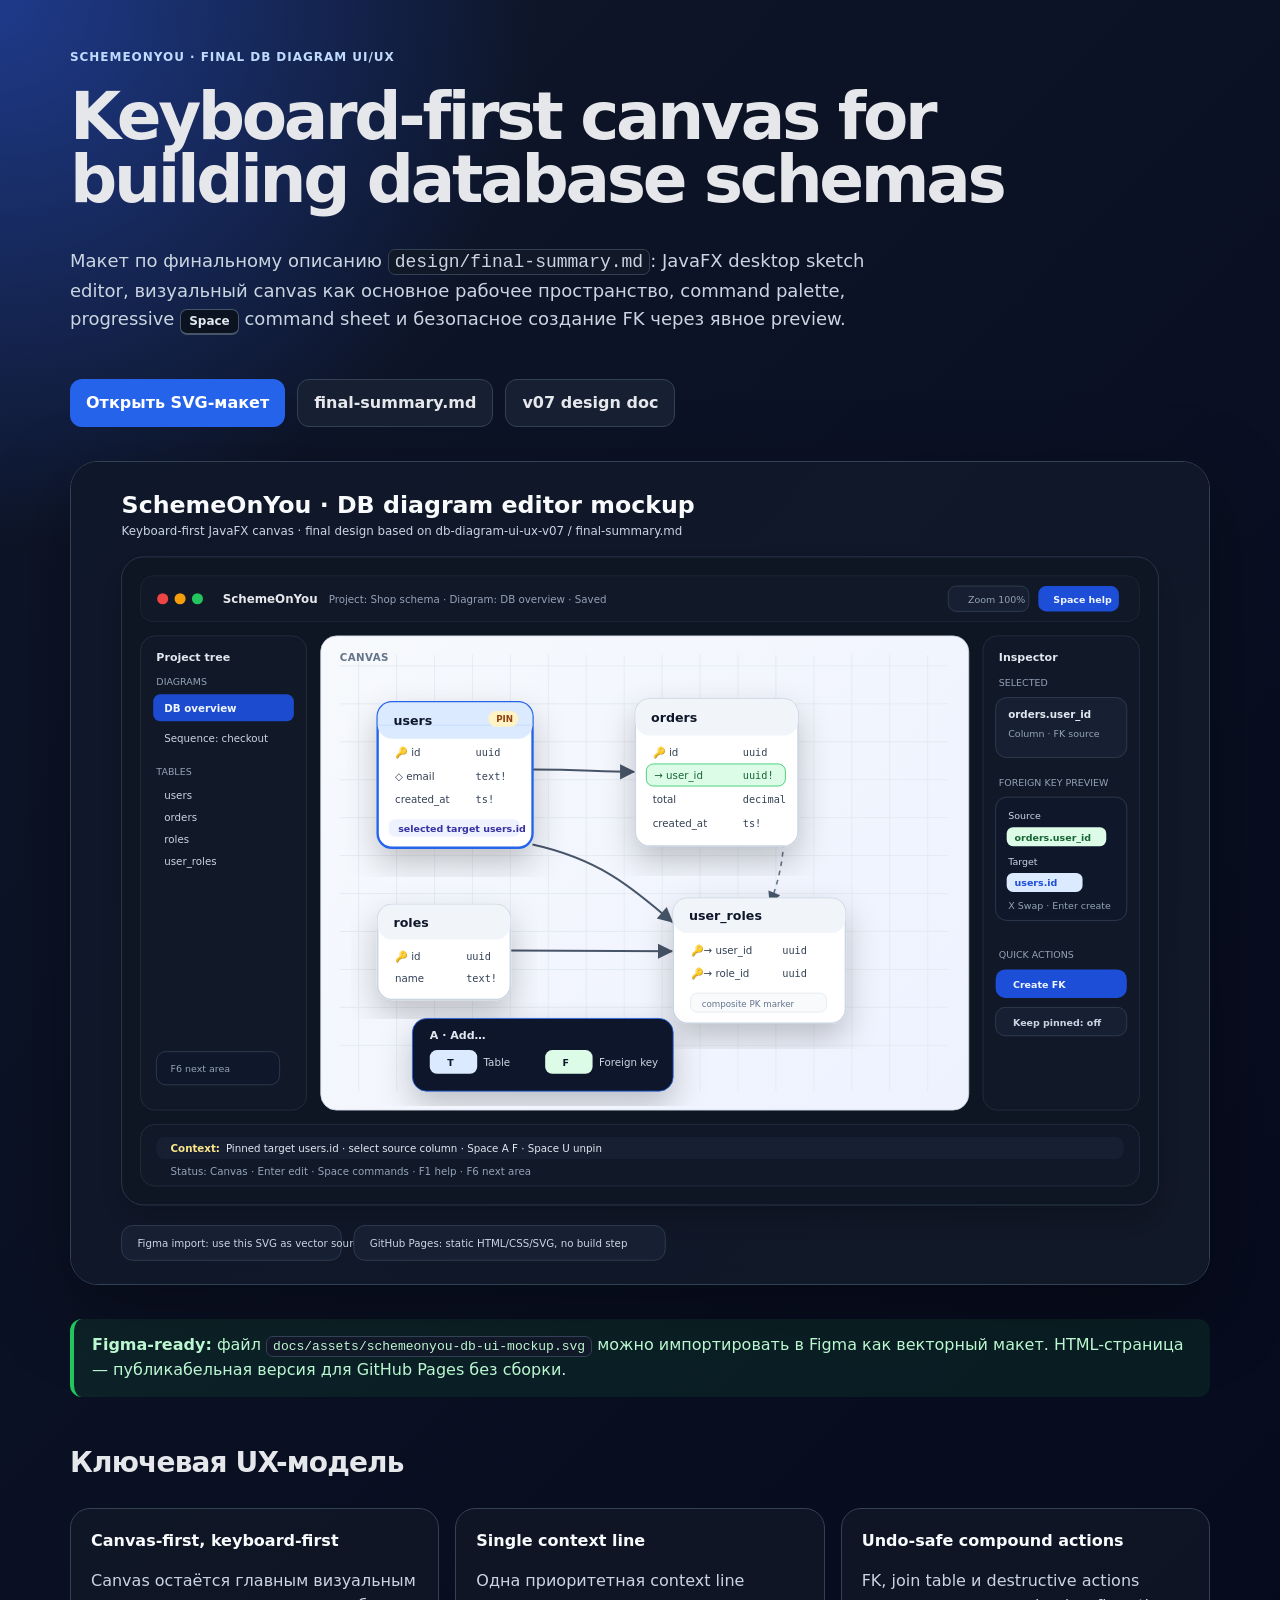
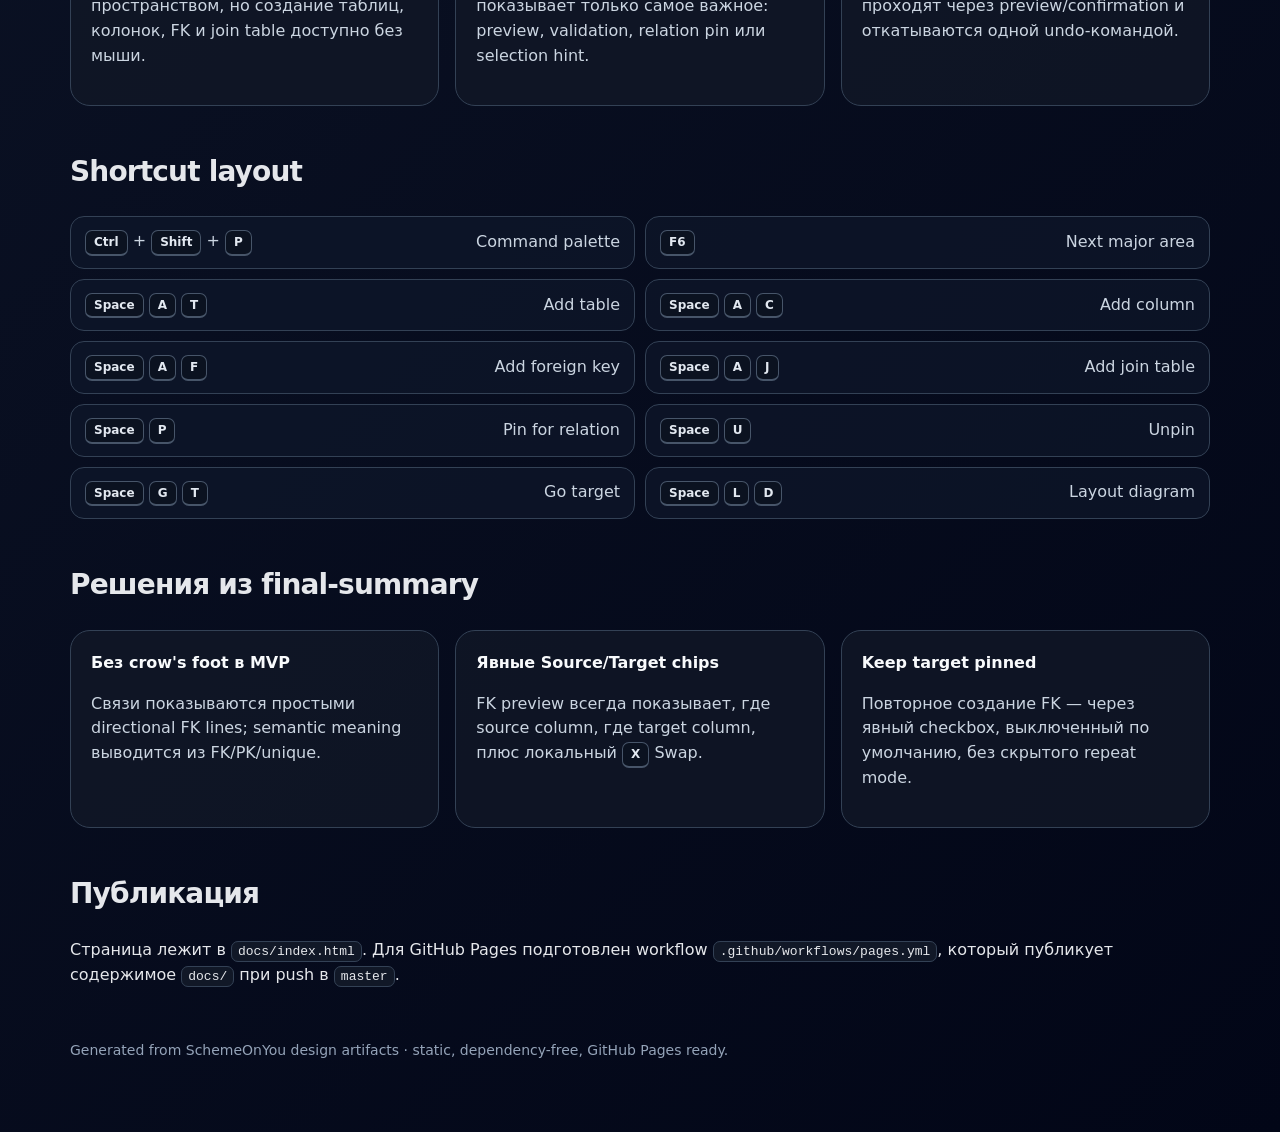
==== docs/index.html @ 91c3fcb5 "Add DB diagram UI mockup and GitHub Pages site" ====
<!doctype html>
<html lang="ru">
<head>
  <meta charset="utf-8" />
  <meta name="viewport" content="width=device-width, initial-scale=1" />
  <title>SchemeOnYou — DB Diagram UI/UX Mockup</title>
  <meta name="description" content="Keyboard-first UI/UX mockup for SchemeOnYou database diagram editor." />
  <style>
    :root {
      --bg: #0f172a;
      --panel: #111827;
      --panel-2: #172033;
      --text: #e5e7eb;
      --muted: #94a3b8;
      --line: #334155;
      --blue: #2563eb;
      --green: #22c55e;
      --amber: #f59e0b;
      --white: #f8fafc;
    }
    * { box-sizing: border-box; }
    body {
      margin: 0;
      font-family: Inter, ui-sans-serif, system-ui, -apple-system, BlinkMacSystemFont, "Segoe UI", sans-serif;
      color: var(--text);
      background: radial-gradient(circle at top left, #1e3a8a 0, transparent 34rem), linear-gradient(135deg, #0f172a, #020617);
      line-height: 1.55;
    }
    a { color: #93c5fd; }
    .wrap { max-width: 1180px; margin: 0 auto; padding: 48px 20px 72px; }
    .hero { display: grid; gap: 18px; margin-bottom: 32px; }
    .eyebrow { color: #bfdbfe; font-weight: 800; letter-spacing: .08em; text-transform: uppercase; font-size: 12px; }
    h1 { margin: 0; font-size: clamp(34px, 6vw, 66px); line-height: .96; letter-spacing: -.05em; }
    h2 { margin-top: 44px; font-size: 28px; letter-spacing: -.03em; }
    h3 { margin-top: 28px; font-size: 18px; }
    .lead { max-width: 850px; color: #cbd5e1; font-size: 18px; }
    .actions { display: flex; flex-wrap: wrap; gap: 12px; margin-top: 8px; }
    .btn { display:inline-flex; align-items:center; gap:8px; padding: 11px 16px; border-radius: 12px; text-decoration:none; font-weight:800; background: var(--blue); color: white; }
    .btn.secondary { background: var(--panel-2); border: 1px solid var(--line); color: var(--text); }
    .mockup-frame { margin: 34px 0; border: 1px solid var(--line); border-radius: 28px; overflow: hidden; background: #020617; box-shadow: 0 26px 80px rgba(0,0,0,.35); }
    .mockup-frame img { display:block; width:100%; height:auto; }
    .grid { display:grid; grid-template-columns: repeat(3, minmax(0, 1fr)); gap: 16px; }
    .card { background: rgba(17,24,39,.78); border: 1px solid var(--line); border-radius: 20px; padding: 20px; }
    .card strong { color: var(--white); }
    .card p, .card li { color: #cbd5e1; }
    .kbd { display:inline-flex; align-items:center; min-height: 24px; padding: 2px 8px; border:1px solid #475569; border-bottom-width:2px; border-radius:7px; background:#0b1220; color:#e2e8f0; font-size: 12px; font-weight: 800; white-space: nowrap; }
    .shortcuts { display:grid; grid-template-columns: repeat(2, minmax(0, 1fr)); gap:10px; margin-top: 12px; }
    .shortcut { display:flex; align-items:center; justify-content:space-between; gap:16px; padding:12px 14px; background:rgba(15,23,42,.72); border:1px solid var(--line); border-radius:14px; color:#cbd5e1; }
    .note { border-left: 4px solid var(--amber); padding: 14px 18px; background: rgba(245,158,11,.1); border-radius: 12px; color: #fde68a; }
    .ok { border-left-color: var(--green); background: rgba(34,197,94,.09); color:#bbf7d0; }
    footer { margin-top: 52px; color: var(--muted); font-size: 14px; }
    code { background:#111827; border:1px solid #334155; border-radius:7px; padding:2px 6px; }
    @media (max-width: 850px) { .grid, .shortcuts { grid-template-columns: 1fr; } .wrap { padding-top: 30px; } }
  </style>
</head>
<body>
  <main class="wrap">
    <section class="hero">
      <div class="eyebrow">SchemeOnYou · final DB diagram UI/UX</div>
      <h1>Keyboard-first canvas for building database schemas</h1>
      <p class="lead">Макет по финальному описанию <code>design/final-summary.md</code>: JavaFX desktop sketch editor, визуальный canvas как основное рабочее пространство, command palette, progressive <span class="kbd">Space</span> command sheet и безопасное создание FK через явное preview.</p>
      <div class="actions">
        <a class="btn" href="assets/schemeonyou-db-ui-mockup.svg">Открыть SVG-макет</a>
        <a class="btn secondary" href="design/final-summary.md">final-summary.md</a>
        <a class="btn secondary" href="design/db-diagram-ui-ux-v07.md">v07 design doc</a>
      </div>
    </section>

    <section class="mockup-frame" aria-label="SchemeOnYou UI mockup">
      <img src="assets/schemeonyou-db-ui-mockup.svg" alt="SchemeOnYou database diagram editor mockup" />
    </section>

    <p class="note ok"><strong>Figma-ready:</strong> файл <code>docs/assets/schemeonyou-db-ui-mockup.svg</code> можно импортировать в Figma как векторный макет. HTML-страница — публикабельная версия для GitHub Pages без сборки.</p>

    <h2>Ключевая UX-модель</h2>
    <div class="grid">
      <article class="card">
        <strong>Canvas-first, keyboard-first</strong>
        <p>Canvas остаётся главным визуальным пространством, но создание таблиц, колонок, FK и join table доступно без мыши.</p>
      </article>
      <article class="card">
        <strong>Single context line</strong>
        <p>Одна приоритетная context line показывает только самое важное: preview, validation, relation pin или selection hint.</p>
      </article>
      <article class="card">
        <strong>Undo-safe compound actions</strong>
        <p>FK, join table и destructive actions проходят через preview/confirmation и откатываются одной undo-командой.</p>
      </article>
    </div>

    <h2>Shortcut layout</h2>
    <div class="shortcuts">
      <div class="shortcut"><span><span class="kbd">Ctrl</span> + <span class="kbd">Shift</span> + <span class="kbd">P</span></span><span>Command palette</span></div>
      <div class="shortcut"><span><span class="kbd">F6</span></span><span>Next major area</span></div>
      <div class="shortcut"><span><span class="kbd">Space</span> <span class="kbd">A</span> <span class="kbd">T</span></span><span>Add table</span></div>
      <div class="shortcut"><span><span class="kbd">Space</span> <span class="kbd">A</span> <span class="kbd">C</span></span><span>Add column</span></div>
      <div class="shortcut"><span><span class="kbd">Space</span> <span class="kbd">A</span> <span class="kbd">F</span></span><span>Add foreign key</span></div>
      <div class="shortcut"><span><span class="kbd">Space</span> <span class="kbd">A</span> <span class="kbd">J</span></span><span>Add join table</span></div>
      <div class="shortcut"><span><span class="kbd">Space</span> <span class="kbd">P</span></span><span>Pin for relation</span></div>
      <div class="shortcut"><span><span class="kbd">Space</span> <span class="kbd">U</span></span><span>Unpin</span></div>
      <div class="shortcut"><span><span class="kbd">Space</span> <span class="kbd">G</span> <span class="kbd">T</span></span><span>Go target</span></div>
      <div class="shortcut"><span><span class="kbd">Space</span> <span class="kbd">L</span> <span class="kbd">D</span></span><span>Layout diagram</span></div>
    </div>

    <h2>Решения из final-summary</h2>
    <div class="grid">
      <article class="card"><strong>Без crow's foot в MVP</strong><p>Связи показываются простыми directional FK lines; semantic meaning выводится из FK/PK/unique.</p></article>
      <article class="card"><strong>Явные Source/Target chips</strong><p>FK preview всегда показывает, где source column, где target column, плюс локальный <span class="kbd">X</span> Swap.</p></article>
      <article class="card"><strong>Keep target pinned</strong><p>Повторное создание FK — через явный checkbox, выключенный по умолчанию, без скрытого repeat mode.</p></article>
    </div>

    <h2>Публикация</h2>
    <p>Страница лежит в <code>docs/index.html</code>. Для GitHub Pages подготовлен workflow <code>.github/workflows/pages.yml</code>, который публикует содержимое <code>docs/</code> при push в <code>master</code>.</p>

    <footer>
      Generated from SchemeOnYou design artifacts · static, dependency-free, GitHub Pages ready.
    </footer>
  </main>
</body>
</html>
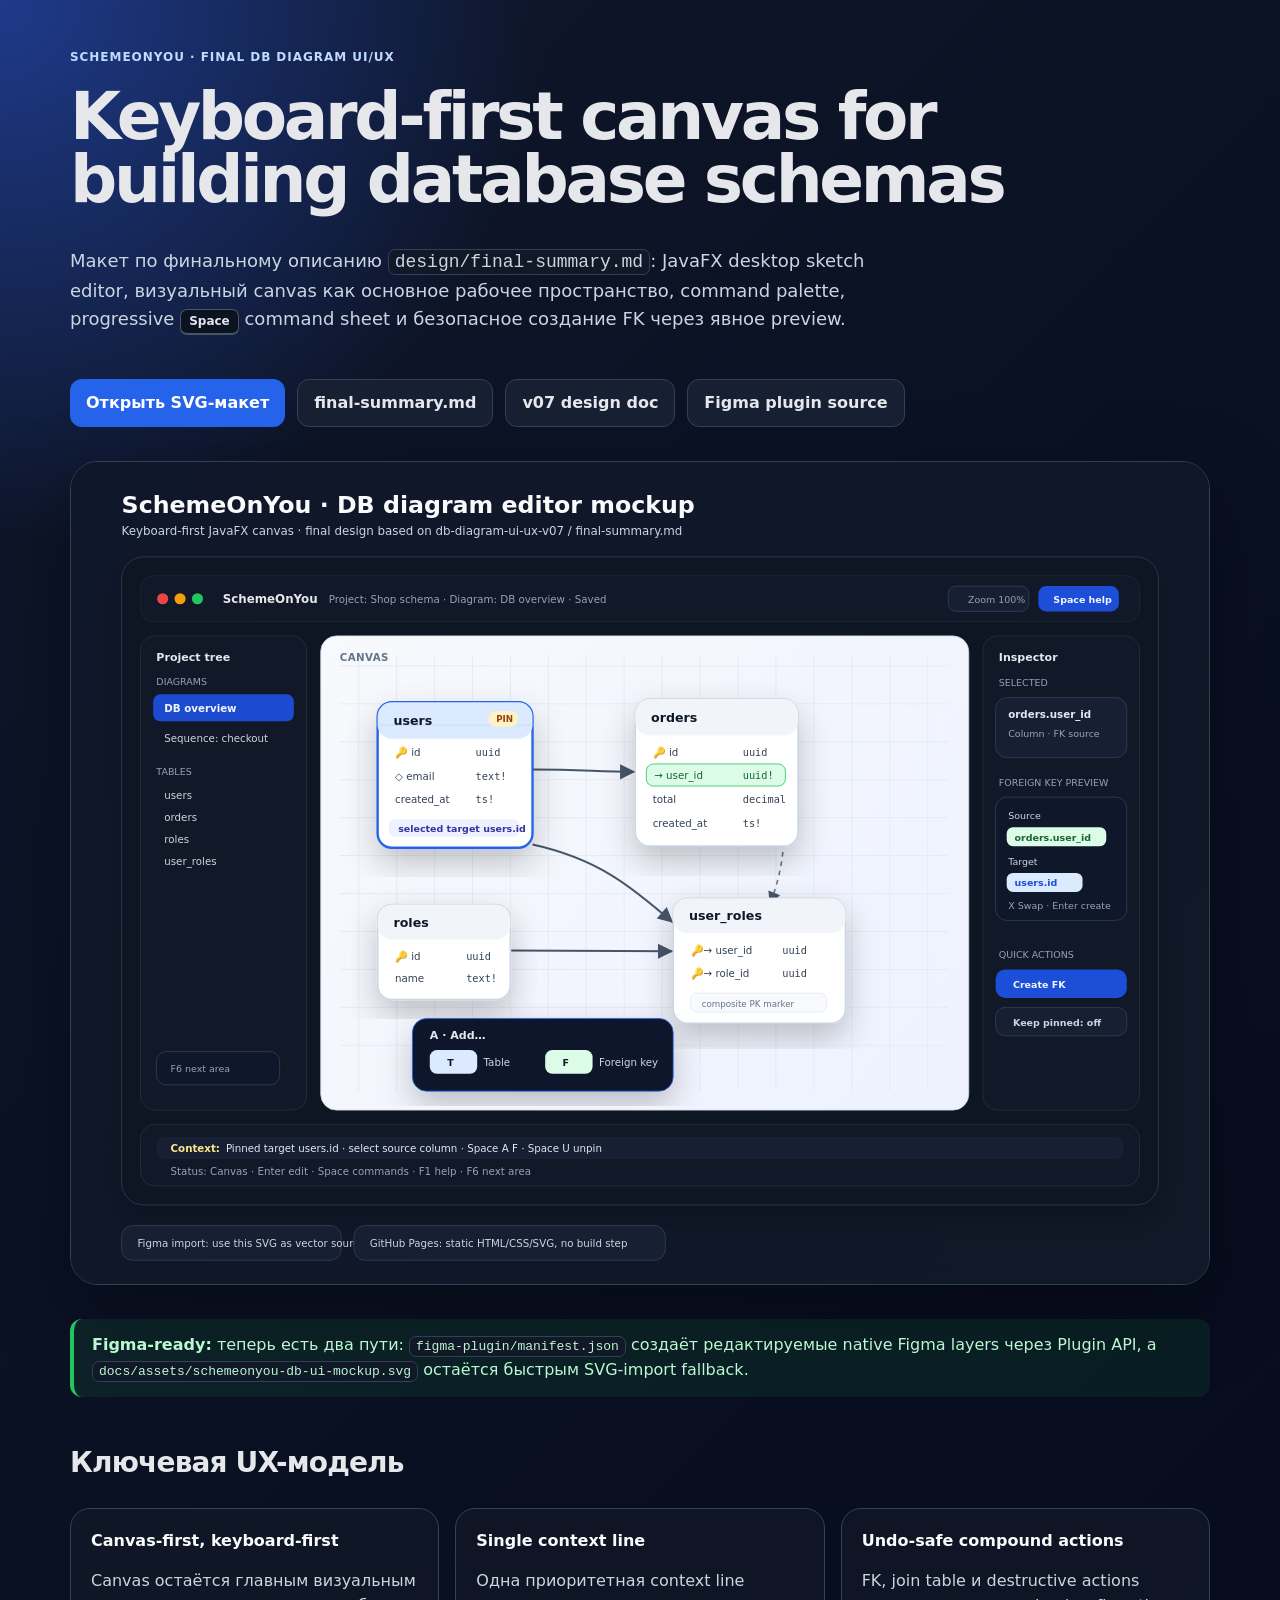
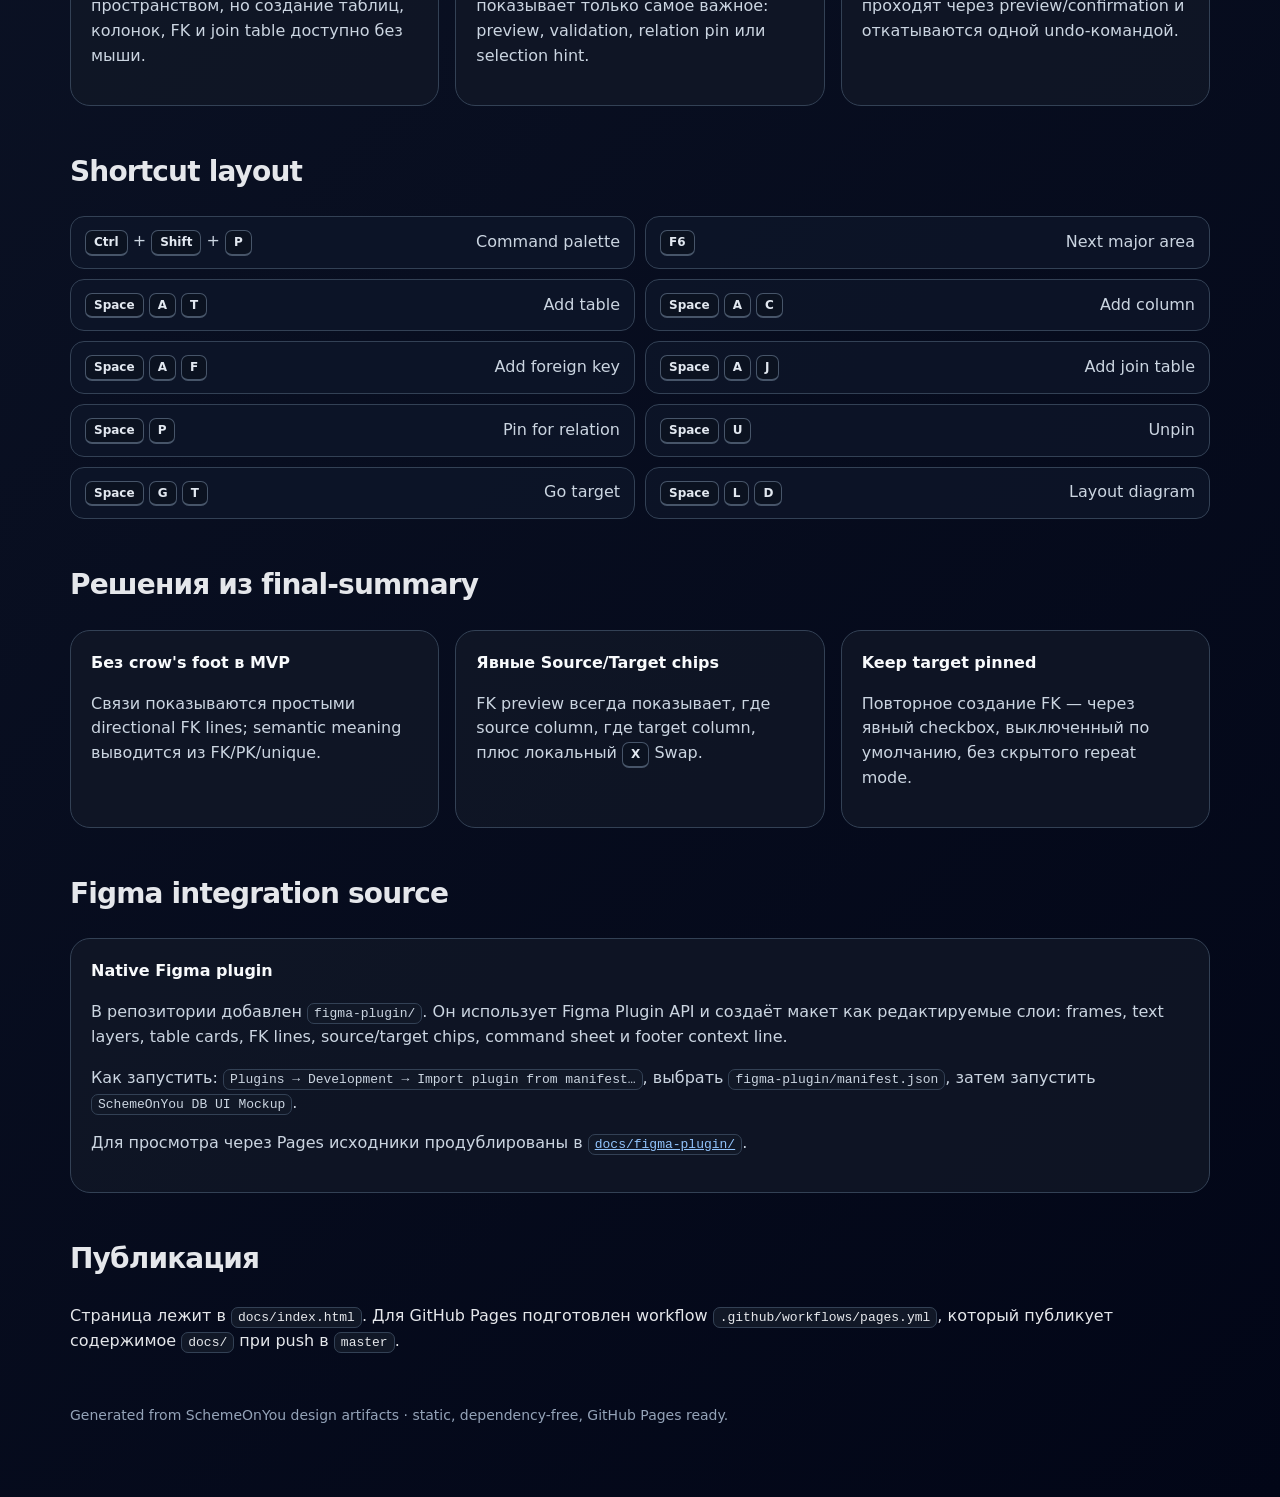
==== commit cd871096: "Add native Figma plugin source for DB UI mockup" ====
--- a/docs/index.html
+++ b/docs/index.html
@@ -63,6 +63,7 @@
         <a class="btn" href="assets/schemeonyou-db-ui-mockup.svg">Открыть SVG-макет</a>
         <a class="btn secondary" href="design/final-summary.md">final-summary.md</a>
         <a class="btn secondary" href="design/db-diagram-ui-ux-v07.md">v07 design doc</a>
+        <a class="btn secondary" href="figma-plugin/README.md">Figma plugin source</a>
       </div>
     </section>
 
@@ -70,7 +71,7 @@
       <img src="assets/schemeonyou-db-ui-mockup.svg" alt="SchemeOnYou database diagram editor mockup" />
     </section>
 
-    <p class="note ok"><strong>Figma-ready:</strong> файл <code>docs/assets/schemeonyou-db-ui-mockup.svg</code> можно импортировать в Figma как векторный макет. HTML-страница — публикабельная версия для GitHub Pages без сборки.</p>
+    <p class="note ok"><strong>Figma-ready:</strong> теперь есть два пути: <code>figma-plugin/manifest.json</code> создаёт редактируемые native Figma layers через Plugin API, а <code>docs/assets/schemeonyou-db-ui-mockup.svg</code> остаётся быстрым SVG-import fallback.</p>
 
     <h2>Ключевая UX-модель</h2>
     <div class="grid">
@@ -109,6 +110,14 @@
       <article class="card"><strong>Keep target pinned</strong><p>Повторное создание FK — через явный checkbox, выключенный по умолчанию, без скрытого repeat mode.</p></article>
     </div>
 
+    <h2>Figma integration source</h2>
+    <div class="card">
+      <strong>Native Figma plugin</strong>
+      <p>В репозитории добавлен <code>figma-plugin/</code>. Он использует Figma Plugin API и создаёт макет как редактируемые слои: frames, text layers, table cards, FK lines, source/target chips, command sheet и footer context line.</p>
+      <p>Как запустить: <code>Plugins → Development → Import plugin from manifest…</code>, выбрать <code>figma-plugin/manifest.json</code>, затем запустить <code>SchemeOnYou DB UI Mockup</code>.</p>
+      <p>Для просмотра через Pages исходники продублированы в <a href="figma-plugin/README.md"><code>docs/figma-plugin/</code></a>.</p>
+    </div>
+
     <h2>Публикация</h2>
     <p>Страница лежит в <code>docs/index.html</code>. Для GitHub Pages подготовлен workflow <code>.github/workflows/pages.yml</code>, который публикует содержимое <code>docs/</code> при push в <code>master</code>.</p>
 
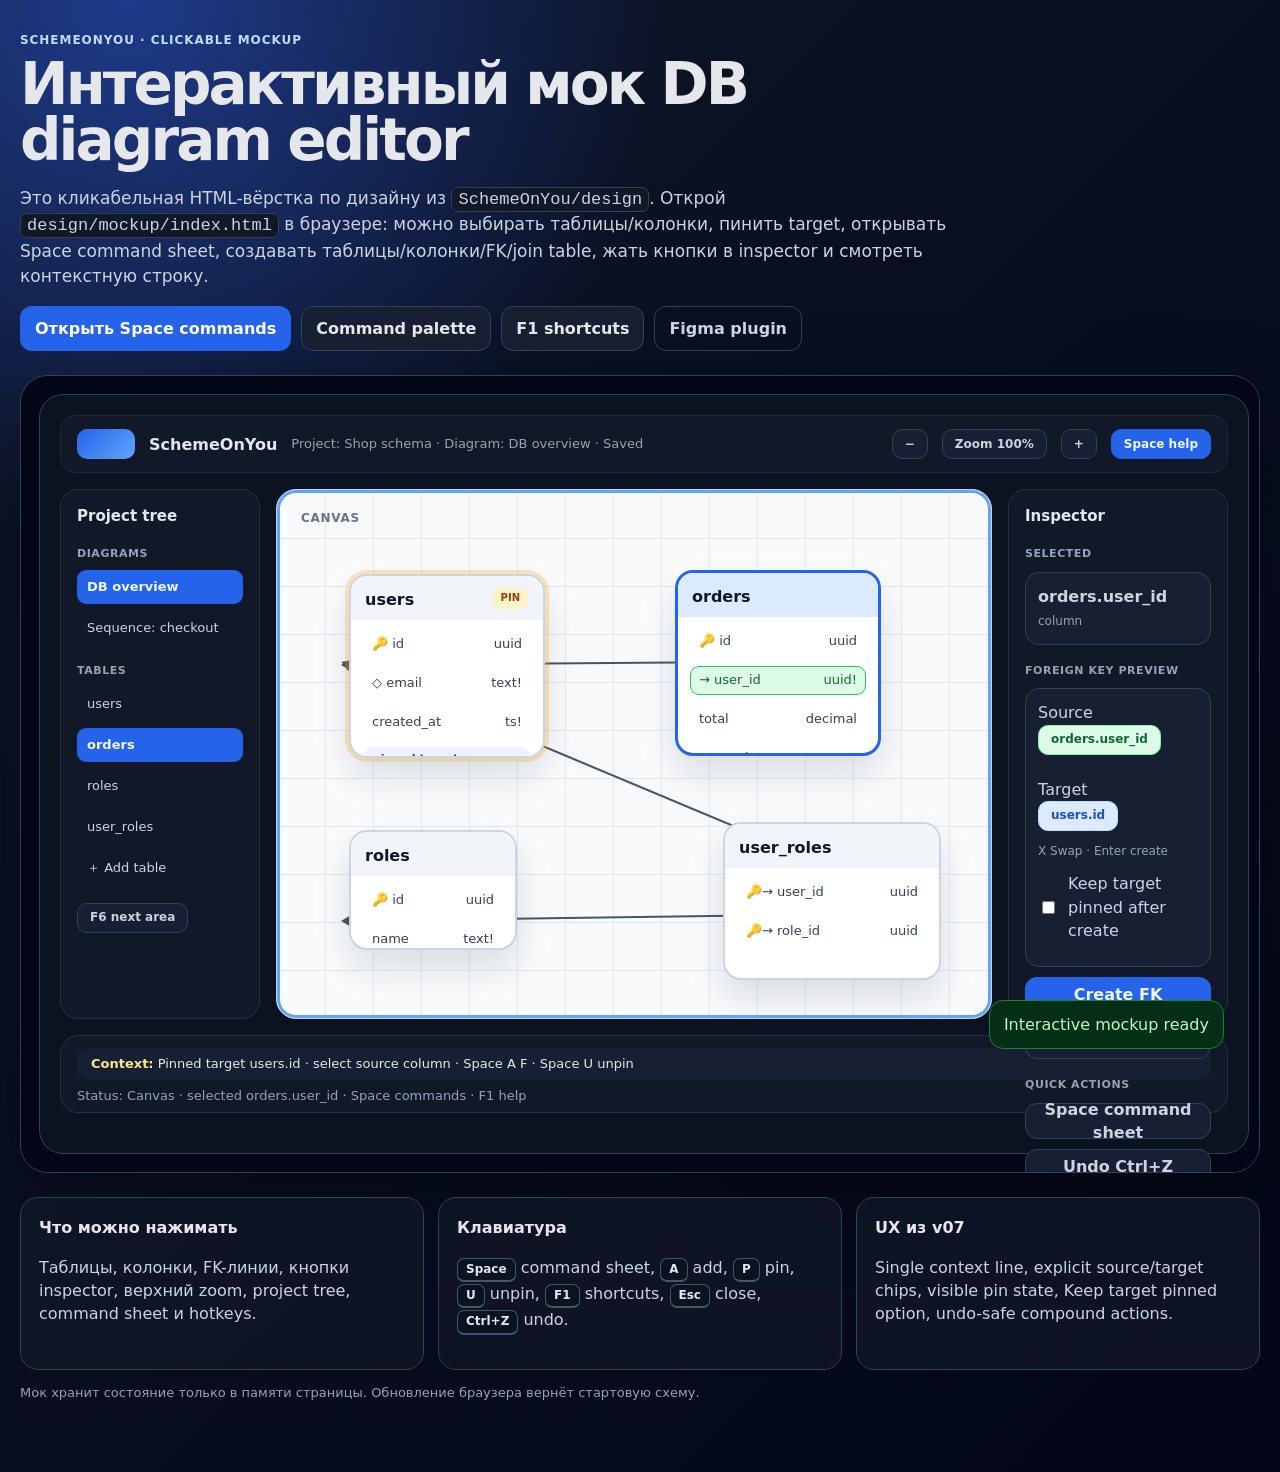
==== commit 5f53e91e: "Restore Pages docs mirror Add a docs mirror of design/mockup so GitHub Pages branch-source deploymen" ====
--- a/docs/index.html
+++ b/docs/index.html
@@ -3,127 +3,99 @@
 <head>
   <meta charset="utf-8" />
   <meta name="viewport" content="width=device-width, initial-scale=1" />
-  <title>SchemeOnYou — DB Diagram UI/UX Mockup</title>
-  <meta name="description" content="Keyboard-first UI/UX mockup for SchemeOnYou database diagram editor." />
+  <title>SchemeOnYou — interactive DB diagram mockup</title>
+  <meta name="description" content="Clickable interactive mockup for SchemeOnYou DB diagram editor." />
   <style>
-    :root {
-      --bg: #0f172a;
-      --panel: #111827;
-      --panel-2: #172033;
-      --text: #e5e7eb;
-      --muted: #94a3b8;
-      --line: #334155;
-      --blue: #2563eb;
-      --green: #22c55e;
-      --amber: #f59e0b;
-      --white: #f8fafc;
-    }
-    * { box-sizing: border-box; }
-    body {
-      margin: 0;
-      font-family: Inter, ui-sans-serif, system-ui, -apple-system, BlinkMacSystemFont, "Segoe UI", sans-serif;
-      color: var(--text);
-      background: radial-gradient(circle at top left, #1e3a8a 0, transparent 34rem), linear-gradient(135deg, #0f172a, #020617);
-      line-height: 1.55;
-    }
-    a { color: #93c5fd; }
-    .wrap { max-width: 1180px; margin: 0 auto; padding: 48px 20px 72px; }
-    .hero { display: grid; gap: 18px; margin-bottom: 32px; }
-    .eyebrow { color: #bfdbfe; font-weight: 800; letter-spacing: .08em; text-transform: uppercase; font-size: 12px; }
-    h1 { margin: 0; font-size: clamp(34px, 6vw, 66px); line-height: .96; letter-spacing: -.05em; }
-    h2 { margin-top: 44px; font-size: 28px; letter-spacing: -.03em; }
-    h3 { margin-top: 28px; font-size: 18px; }
-    .lead { max-width: 850px; color: #cbd5e1; font-size: 18px; }
-    .actions { display: flex; flex-wrap: wrap; gap: 12px; margin-top: 8px; }
-    .btn { display:inline-flex; align-items:center; gap:8px; padding: 11px 16px; border-radius: 12px; text-decoration:none; font-weight:800; background: var(--blue); color: white; }
-    .btn.secondary { background: var(--panel-2); border: 1px solid var(--line); color: var(--text); }
-    .mockup-frame { margin: 34px 0; border: 1px solid var(--line); border-radius: 28px; overflow: hidden; background: #020617; box-shadow: 0 26px 80px rgba(0,0,0,.35); }
-    .mockup-frame img { display:block; width:100%; height:auto; }
-    .grid { display:grid; grid-template-columns: repeat(3, minmax(0, 1fr)); gap: 16px; }
-    .card { background: rgba(17,24,39,.78); border: 1px solid var(--line); border-radius: 20px; padding: 20px; }
-    .card strong { color: var(--white); }
-    .card p, .card li { color: #cbd5e1; }
-    .kbd { display:inline-flex; align-items:center; min-height: 24px; padding: 2px 8px; border:1px solid #475569; border-bottom-width:2px; border-radius:7px; background:#0b1220; color:#e2e8f0; font-size: 12px; font-weight: 800; white-space: nowrap; }
-    .shortcuts { display:grid; grid-template-columns: repeat(2, minmax(0, 1fr)); gap:10px; margin-top: 12px; }
-    .shortcut { display:flex; align-items:center; justify-content:space-between; gap:16px; padding:12px 14px; background:rgba(15,23,42,.72); border:1px solid var(--line); border-radius:14px; color:#cbd5e1; }
-    .note { border-left: 4px solid var(--amber); padding: 14px 18px; background: rgba(245,158,11,.1); border-radius: 12px; color: #fde68a; }
-    .ok { border-left-color: var(--green); background: rgba(34,197,94,.09); color:#bbf7d0; }
-    footer { margin-top: 52px; color: var(--muted); font-size: 14px; }
-    code { background:#111827; border:1px solid #334155; border-radius:7px; padding:2px 6px; }
-    @media (max-width: 850px) { .grid, .shortcuts { grid-template-columns: 1fr; } .wrap { padding-top: 30px; } }
+    :root{--bg:#0f172a;--app:#0b1220;--panel:#111827;--panel2:#172033;--line:#334155;--canvas:#f8fafc;--text:#e5e7eb;--muted:#94a3b8;--slate:#cbd5e1;--blue:#2563eb;--blue2:#dbeafe;--green:#22c55e;--green2:#dcfce7;--amber:#f59e0b;--amber2:#fef3c7;--red:#ef4444;--white:#fff;--dark:#0f172a;--grid:#e2e8f0;--edge:#475569}*{box-sizing:border-box}body{margin:0;font-family:Inter,ui-sans-serif,system-ui,-apple-system,BlinkMacSystemFont,"Segoe UI",sans-serif;color:var(--text);background:radial-gradient(circle at 10% 0,#1e3a8a 0,transparent 34rem),linear-gradient(135deg,#0f172a,#020617);line-height:1.45}button{font:inherit}a{color:#93c5fd}.wrap{max-width:1320px;margin:0 auto;padding:32px 20px 60px}.eyebrow{color:#bfdbfe;font-weight:900;letter-spacing:.08em;text-transform:uppercase;font-size:12px}h1{max-width:980px;margin:8px 0 10px;font-size:clamp(32px,5vw,58px);line-height:.96;letter-spacing:-.05em}.lead{max-width:940px;color:#cbd5e1;font-size:17px}.actions{display:flex;flex-wrap:wrap;gap:10px;margin:18px 0 24px}.btn{display:inline-flex;align-items:center;gap:8px;padding:10px 14px;border-radius:12px;border:1px solid transparent;text-decoration:none;font-weight:850;background:var(--blue);color:white;cursor:pointer}.btn.secondary{background:var(--panel2);border-color:var(--line);color:var(--text)}.btn.ghost{background:transparent;border-color:var(--line);color:var(--slate)}.btn.danger{background:#7f1d1d;border-color:#991b1b}.btn:focus-visible,.clickable:focus-visible{outline:3px solid #93c5fd;outline-offset:2px}code{background:#111827;border:1px solid #334155;border-radius:7px;padding:2px 6px}.mockup{padding:18px;border:1px solid var(--line);border-radius:28px;background:#020617;box-shadow:0 26px 80px rgba(0,0,0,.35);overflow:auto}.app{position:relative;width:1210px;height:760px;border-radius:24px;background:var(--app);border:1px solid var(--line);padding:20px}.top{height:58px;border-radius:16px;background:var(--panel);border:1px solid #1f2937;display:flex;align-items:center;gap:14px;padding:0 16px}.logo{width:58px;height:30px;border-radius:10px;background:linear-gradient(135deg,var(--blue),#60a5fa)}.project-title{font-weight:900}.grow{flex:1;color:var(--muted);font-size:13px}.chip{display:inline-flex;align-items:center;justify-content:center;min-height:30px;padding:0 12px;border-radius:10px;background:var(--panel2);border:1px solid var(--line);font-size:12px;color:var(--slate);font-weight:750}.chip.primary{background:var(--blue);border-color:var(--blue);color:#eff6ff}.chip.green{background:var(--green2);border-color:#86efac;color:#166534}.chip.blue{background:var(--blue2);border-color:#bfdbfe;color:#1d4ed8}.body{display:grid;grid-template-columns:200px 1fr 220px;gap:16px;margin-top:16px}.side,.inspector,.footer{background:var(--panel);border:1px solid #253244;border-radius:18px}.side,.inspector{height:530px;padding:16px}.side h3,.inspector h3{margin:0 0 14px;font-size:15px}.label{font-size:11px;color:var(--muted);font-weight:900;letter-spacing:.05em;margin:18px 0 8px}.row{width:100%;height:34px;border:0;border-radius:9px;display:flex;align-items:center;gap:8px;padding:0 10px;margin-top:7px;background:transparent;color:var(--slate);font-size:13px;text-align:left;cursor:pointer}.row:hover{background:#1f2937}.row.active{background:var(--blue);color:#eff6ff;font-weight:850}.canvas{position:relative;height:530px;border-radius:20px;background:linear-gradient(var(--grid) 1px,transparent 1px),linear-gradient(90deg,var(--grid) 1px,transparent 1px),var(--canvas);background-size:48px 48px;border:1px solid var(--slate);overflow:hidden;transform-origin:top left}.canvas.focused{box-shadow:0 0 0 3px #60a5fa inset}.canvas-title{position:absolute;left:24px;top:20px;color:#64748b;font-size:12px;font-weight:900;letter-spacing:.06em}.table{position:absolute;background:white;border:2px solid var(--slate);border-radius:18px;box-shadow:0 18px 35px rgba(15,23,42,.12);overflow:hidden;color:#334155;cursor:pointer}.table.selected{border:3px solid var(--blue)}.table.pinned{box-shadow:0 0 0 4px rgba(245,158,11,.25),0 18px 35px rgba(15,23,42,.12)}.table header{height:44px;background:#f1f5f9;padding:12px 14px;font-weight:900;color:var(--dark)}.table.selected header{background:var(--blue2)}.pin{float:right;background:var(--amber2);color:#92400e;border-radius:11px;padding:3px 9px;font-size:10px}.col{display:flex;justify-content:space-between;gap:12px;margin:10px 12px 0;padding:4px 8px;border-radius:9px;font-size:13px;border:1px solid transparent}.col:hover{background:#f1f5f9}.col.sel{background:var(--green2);border-color:var(--green);color:#166534}.note2{margin:10px 14px 0;padding:4px 8px;border-radius:8px;background:#eef2ff;color:#3730a3;font-size:11px;font-weight:850}.edge{position:absolute;height:2px;background:var(--edge);transform-origin:left center;cursor:pointer}.edge:after{content:"";position:absolute;right:-8px;top:-5px;border-left:10px solid var(--edge);border-top:6px solid transparent;border-bottom:6px solid transparent}.edge.selected{height:4px;background:var(--blue)}.edge.selected:after{border-left-color:var(--blue);top:-4px}.sheet{position:absolute;left:180px;bottom:26px;width:360px;min-height:108px;border-radius:18px;background:#0f172a;border:2px solid var(--blue);padding:14px;color:var(--slate);box-shadow:0 18px 50px rgba(15,23,42,.35);display:none;z-index:5}.sheet.open{display:block}.sheet-title{font-weight:900;color:white;margin-bottom:8px}.sheet-grid{display:grid;grid-template-columns:repeat(2,minmax(0,1fr));gap:8px}.sheet button{border:1px solid var(--line);background:var(--panel2);color:var(--slate);border-radius:10px;padding:8px;text-align:left;cursor:pointer}.sheet button:hover{border-color:#93c5fd}.key{display:inline-flex;min-width:28px;height:24px;align-items:center;justify-content:center;margin-right:8px;border-radius:7px;background:var(--blue2);color:#0f172a;font-weight:900}.panel-card{background:var(--panel2);border:1px solid var(--line);border-radius:14px;padding:12px;margin:10px 0;color:var(--slate)}.action{width:100%;height:36px;border:0;border-radius:12px;background:var(--blue);display:flex;align-items:center;justify-content:center;font-weight:850;color:#eff6ff;margin-top:10px;cursor:pointer}.action.secondary{background:var(--panel2);border:1px solid var(--line);color:var(--slate)}.action:hover{filter:brightness(1.08)}.footer{height:78px;margin-top:16px;padding:13px 16px}.context{height:30px;border-radius:10px;background:var(--panel2);padding:6px 14px;color:var(--text);font-size:13px;white-space:nowrap;overflow:hidden;text-overflow:ellipsis}.context b{color:#fde68a}.status{margin-top:8px;color:var(--muted);font-size:13px}.toast{position:absolute;right:24px;bottom:104px;background:#052e16;border:1px solid #15803d;color:#bbf7d0;border-radius:14px;padding:12px 14px;display:none;z-index:8}.toast.show{display:block}.modal-backdrop{position:absolute;inset:0;background:rgba(2,6,23,.58);display:none;align-items:center;justify-content:center;z-index:10}.modal-backdrop.open{display:flex}.modal{width:440px;background:#0f172a;border:1px solid var(--line);border-radius:22px;padding:20px;box-shadow:0 30px 90px rgba(0,0,0,.45)}.modal h3{margin:0 0 8px}.modal p{color:var(--slate)}.field{display:grid;gap:6px;margin:12px 0}.field label{font-size:12px;font-weight:850;color:var(--muted)}.field input,.field select{height:38px;border-radius:10px;border:1px solid var(--line);background:#020617;color:var(--text);padding:0 10px}.check{display:flex;align-items:center;gap:10px;margin:12px 0;color:var(--slate)}.modal-actions{display:flex;justify-content:flex-end;gap:10px;margin-top:16px}.spec{display:grid;grid-template-columns:repeat(3,minmax(0,1fr));gap:14px;margin-top:24px}.card{background:rgba(17,24,39,.78);border:1px solid var(--line);border-radius:18px;padding:18px}.card p,.card li{color:#cbd5e1}.kbd{display:inline-flex;align-items:center;min-height:24px;padding:2px 8px;border:1px solid #475569;border-bottom-width:2px;border-radius:7px;background:#0b1220;color:#e2e8f0;font-size:12px;font-weight:850;white-space:nowrap}.minihelp{margin-top:14px;color:#94a3b8;font-size:13px}@media(max-width:900px){.spec{grid-template-columns:1fr}.wrap{padding-top:24px}}
   </style>
 </head>
 <body>
   <main class="wrap">
-    <section class="hero">
-      <div class="eyebrow">SchemeOnYou · final DB diagram UI/UX</div>
-      <h1>Keyboard-first canvas for building database schemas</h1>
-      <p class="lead">Макет по финальному описанию <code>design/final-summary.md</code>: JavaFX desktop sketch editor, визуальный canvas как основное рабочее пространство, command palette, progressive <span class="kbd">Space</span> command sheet и безопасное создание FK через явное preview.</p>
+    <section>
+      <div class="eyebrow">SchemeOnYou · clickable mockup</div>
+      <h1>Интерактивный мок DB diagram editor</h1>
+      <p class="lead">Это кликабельная HTML-вёрстка по дизайну из <code>SchemeOnYou/design</code>. Открой <code>design/mockup/index.html</code> в браузере: можно выбирать таблицы/колонки, пинить target, открывать Space command sheet, создавать таблицы/колонки/FK/join table, жать кнопки в inspector и смотреть контекстную строку.</p>
       <div class="actions">
-        <a class="btn" href="assets/schemeonyou-db-ui-mockup.svg">Открыть SVG-макет</a>
-        <a class="btn secondary" href="design/final-summary.md">final-summary.md</a>
-        <a class="btn secondary" href="design/db-diagram-ui-ux-v07.md">v07 design doc</a>
-        <a class="btn secondary" href="figma-plugin/README.md">Figma plugin source</a>
+        <button class="btn" data-command="sheet">Открыть Space commands</button>
+        <button class="btn secondary" data-command="palette">Command palette</button>
+        <button class="btn secondary" data-command="shortcuts">F1 shortcuts</button>
+        <a class="btn ghost" href="figma-plugin/README.md">Figma plugin</a>
       </div>
     </section>
 
-    <section class="mockup-frame" aria-label="SchemeOnYou UI mockup">
-      <img src="assets/schemeonyou-db-ui-mockup.svg" alt="SchemeOnYou database diagram editor mockup" />
+    <section class="mockup" aria-label="Clickable SchemeOnYou UI mockup">
+      <div class="app" id="app">
+        <div class="top">
+          <div class="logo" aria-hidden="true"></div><div class="project-title">SchemeOnYou</div>
+          <div class="grow" id="topState">Project: Shop schema · Diagram: DB overview · Saved</div>
+          <button class="chip" data-command="zoom-out">−</button><button class="chip" data-command="zoom">Zoom 100%</button><button class="chip" data-command="zoom-in">+</button>
+          <button class="chip primary" data-command="sheet">Space help</button>
+        </div>
+
+        <div class="body">
+          <aside class="side" id="tree"><h3>Project tree</h3><p class="label">DIAGRAMS</p><button class="row active" data-command="diagram">DB overview</button><button class="row" data-command="sequence">Sequence: checkout</button><p class="label">TABLES</p><div id="tableList"></div><button class="row" data-command="add-table">＋ Add table</button><button class="chip" style="margin-top:18px" data-command="focus-next">F6 next area</button></aside>
+
+          <section class="canvas focused" id="canvas" tabindex="0" aria-label="Canvas">
+            <div class="canvas-title">CANVAS</div>
+            <div id="edges"></div>
+            <div id="tables"></div>
+            <div class="sheet" id="sheet" aria-label="Space command sheet"><div class="sheet-title" id="sheetTitle">Canvas commands</div><div class="sheet-grid" id="sheetGrid"></div></div>
+          </section>
+
+          <aside class="inspector" id="inspector"><h3>Inspector</h3><div id="inspectorBody"></div></aside>
+        </div>
+        <footer class="footer"><div class="context" id="contextLine"><b>Context:</b> Ready</div><div class="status" id="statusLine">Status: Canvas · click objects · Space commands · F1 help · F6 next area</div></footer>
+        <div class="toast" id="toast"></div>
+        <div class="modal-backdrop" id="modalBackdrop"><div class="modal" role="dialog" aria-modal="true" id="modal"></div></div>
+      </div>
     </section>
 
-    <p class="note ok"><strong>Figma-ready:</strong> теперь есть два пути: <code>figma-plugin/manifest.json</code> создаёт редактируемые native Figma layers через Plugin API, а <code>docs/assets/schemeonyou-db-ui-mockup.svg</code> остаётся быстрым SVG-import fallback.</p>
+    <section class="spec">
+      <article class="card"><strong>Что можно нажимать</strong><p>Таблицы, колонки, FK-линии, кнопки inspector, верхний zoom, project tree, command sheet и hotkeys.</p></article>
+      <article class="card"><strong>Клавиатура</strong><p><span class="kbd">Space</span> command sheet, <span class="kbd">A</span> add, <span class="kbd">P</span> pin, <span class="kbd">U</span> unpin, <span class="kbd">F1</span> shortcuts, <span class="kbd">Esc</span> close, <span class="kbd">Ctrl+Z</span> undo.</p></article>
+      <article class="card"><strong>UX из v07</strong><p>Single context line, explicit source/target chips, visible pin state, Keep target pinned option, undo-safe compound actions.</p></article>
+    </section>
+    <p class="minihelp">Мок хранит состояние только в памяти страницы. Обновление браузера вернёт стартовую схему.</p>
+  </main>
 
-    <h2>Ключевая UX-модель</h2>
-    <div class="grid">
-      <article class="card">
-        <strong>Canvas-first, keyboard-first</strong>
-        <p>Canvas остаётся главным визуальным пространством, но создание таблиц, колонок, FK и join table доступно без мыши.</p>
-      </article>
-      <article class="card">
-        <strong>Single context line</strong>
-        <p>Одна приоритетная context line показывает только самое важное: preview, validation, relation pin или selection hint.</p>
-      </article>
-      <article class="card">
-        <strong>Undo-safe compound actions</strong>
-        <p>FK, join table и destructive actions проходят через preview/confirmation и откатываются одной undo-командой.</p>
-      </article>
-    </div>
-
-    <h2>Shortcut layout</h2>
-    <div class="shortcuts">
-      <div class="shortcut"><span><span class="kbd">Ctrl</span> + <span class="kbd">Shift</span> + <span class="kbd">P</span></span><span>Command palette</span></div>
-      <div class="shortcut"><span><span class="kbd">F6</span></span><span>Next major area</span></div>
-      <div class="shortcut"><span><span class="kbd">Space</span> <span class="kbd">A</span> <span class="kbd">T</span></span><span>Add table</span></div>
-      <div class="shortcut"><span><span class="kbd">Space</span> <span class="kbd">A</span> <span class="kbd">C</span></span><span>Add column</span></div>
-      <div class="shortcut"><span><span class="kbd">Space</span> <span class="kbd">A</span> <span class="kbd">F</span></span><span>Add foreign key</span></div>
-      <div class="shortcut"><span><span class="kbd">Space</span> <span class="kbd">A</span> <span class="kbd">J</span></span><span>Add join table</span></div>
-      <div class="shortcut"><span><span class="kbd">Space</span> <span class="kbd">P</span></span><span>Pin for relation</span></div>
-      <div class="shortcut"><span><span class="kbd">Space</span> <span class="kbd">U</span></span><span>Unpin</span></div>
-      <div class="shortcut"><span><span class="kbd">Space</span> <span class="kbd">G</span> <span class="kbd">T</span></span><span>Go target</span></div>
-      <div class="shortcut"><span><span class="kbd">Space</span> <span class="kbd">L</span> <span class="kbd">D</span></span><span>Layout diagram</span></div>
-    </div>
-
-    <h2>Решения из final-summary</h2>
-    <div class="grid">
-      <article class="card"><strong>Без crow's foot в MVP</strong><p>Связи показываются простыми directional FK lines; semantic meaning выводится из FK/PK/unique.</p></article>
-      <article class="card"><strong>Явные Source/Target chips</strong><p>FK preview всегда показывает, где source column, где target column, плюс локальный <span class="kbd">X</span> Swap.</p></article>
-      <article class="card"><strong>Keep target pinned</strong><p>Повторное создание FK — через явный checkbox, выключенный по умолчанию, без скрытого repeat mode.</p></article>
-    </div>
-
-    <h2>Figma integration source</h2>
-    <div class="card">
-      <strong>Native Figma plugin</strong>
-      <p>В репозитории добавлен <code>figma-plugin/</code>. Он использует Figma Plugin API и создаёт макет как редактируемые слои: frames, text layers, table cards, FK lines, source/target chips, command sheet и footer context line.</p>
-      <p>Как запустить: <code>Plugins → Development → Import plugin from manifest…</code>, выбрать <code>figma-plugin/manifest.json</code>, затем запустить <code>SchemeOnYou DB UI Mockup</code>.</p>
-      <p>Для просмотра через Pages исходники продублированы в <a href="figma-plugin/README.md"><code>docs/figma-plugin/</code></a>.</p>
-    </div>
-
-    <h2>Публикация</h2>
-    <p>Страница лежит в <code>docs/index.html</code>. Для GitHub Pages подготовлен workflow <code>.github/workflows/pages.yml</code>, который публикует содержимое <code>docs/</code> при push в <code>master</code>.</p>
-
-    <footer>
-      Generated from SchemeOnYou design artifacts · static, dependency-free, GitHub Pages ready.
-    </footer>
-  </main>
+  <script>
+    const state={zoom:100,selected:{type:'column',table:'orders',column:'user_id'},pinned:{table:'users',column:'id'},keepPinned:false,sheetPrefix:'',undo:[],toastTimer:null,tables:[{id:'users',x:72,y:84,w:196,h:184,cols:[['id','uuid','🔑'],['email','text!','◇'],['created_at','ts!','']]},{id:'orders',x:398,y:80,w:206,h:186,cols:[['id','uuid','🔑'],['user_id','uuid!','→'],['total','decimal',''],['created_at','ts!','']]},{id:'roles',x:72,y:340,w:168,h:120,cols:[['id','uuid','🔑'],['name','text!','']]},{id:'user_roles',x:446,y:332,w:218,h:158,cols:[['user_id','uuid','🔑→'],['role_id','uuid','🔑→']]}],edges:[{from:['orders','user_id'],to:['users','id']},{from:['user_roles','user_id'],to:['users','id']},{from:['user_roles','role_id'],to:['roles','id']}]};
+    const $=s=>document.querySelector(s);const $$=s=>[...document.querySelectorAll(s)];
+    function table(id){return state.tables.find(t=>t.id===id)}
+    function selectedLabel(){const s=state.selected;if(!s)return 'Nothing selected';if(s.type==='table')return s.table;if(s.type==='column')return `${s.table}.${s.column}`;if(s.type==='edge')return `${s.from[0]}.${s.from[1]} → ${s.to[0]}.${s.to[1]}`}
+    function pushUndo(label){state.undo.push(JSON.stringify({label,tables:state.tables,edges:state.edges,pinned:state.pinned,selected:state.selected,keepPinned:state.keepPinned})); if(state.undo.length>20)state.undo.shift()}
+    function undo(){const raw=state.undo.pop();if(!raw)return toast('Nothing to undo');const u=JSON.parse(raw);state.tables=u.tables;state.edges=u.edges;state.pinned=u.pinned;state.selected=u.selected;state.keepPinned=u.keepPinned;render();toast('Undone: '+u.label)}
+    function toast(msg){const el=$('#toast');el.textContent=msg;el.classList.add('show');clearTimeout(state.toastTimer);state.toastTimer=setTimeout(()=>el.classList.remove('show'),2200)}
+    function setContext(msg,kind='Context'){ $('#contextLine').innerHTML=`<b>${kind}:</b> ${msg}` }
+    function setStatus(msg){$('#statusLine').textContent='Status: '+msg}
+    function render(){renderTree();renderEdges();renderTables();renderInspector();renderFooter();$('#topState').textContent=`Project: Shop schema · Diagram: DB overview · ${state.undo.length?'Modified':'Saved'}`;$('#canvas').style.transform=`scale(${state.zoom/100})`;$$('[data-command="zoom"]').forEach(b=>b.textContent=`Zoom ${state.zoom}%`)}
+    function renderTree(){const list=$('#tableList');list.innerHTML='';state.tables.forEach(t=>{const b=document.createElement('button');b.className='row'+(state.selected?.table===t.id?' active':'');b.textContent=t.id;b.onclick=()=>selectTable(t.id);list.appendChild(b)})}
+    function edgePos(e){const a=table(e.from[0]),b=table(e.to[0]);const x1=a.x+a.w, y1=a.y+90, x2=b.x, y2=b.y+90;const dx=x2-x1,dy=y2-y1;return {x:x1,y:y1,w:Math.max(32,Math.hypot(dx,dy)),r:Math.atan2(dy,dx)*180/Math.PI}}
+    function renderEdges(){const root=$('#edges');root.innerHTML='';state.edges.forEach((e,i)=>{const p=edgePos(e);const d=document.createElement('div');const sel=state.selected?.type==='edge'&&JSON.stringify(state.selected.from)===JSON.stringify(e.from)&&JSON.stringify(state.selected.to)===JSON.stringify(e.to);d.className='edge'+(sel?' selected':'');d.style.cssText=`left:${p.x}px;top:${p.y}px;width:${p.w}px;transform:rotate(${p.r}deg)`;d.title=`${e.from.join('.')} → ${e.to.join('.')}`;d.onclick=ev=>{ev.stopPropagation();state.selected={type:'edge',from:e.from,to:e.to};render();setContext(`Selected FK ${e.from.join('.')} → ${e.to.join('.')} · Space G T go target · Delete remove`)};root.appendChild(d)})}
+    function renderTables(){const root=$('#tables');root.innerHTML='';state.tables.forEach(t=>{const art=document.createElement('article');const sel=state.selected?.table===t.id;const pinned=state.pinned?.table===t.id;art.className='table'+(sel?' selected':'')+(pinned?' pinned':'');art.style.cssText=`left:${t.x}px;top:${t.y}px;width:${t.w}px;height:${t.h}px`;art.onclick=()=>selectTable(t.id);let html=`<header>${t.id}${pinned?'<span class="pin">PIN</span>':''}</header>`;t.cols.forEach(c=>{const cs=state.selected?.type==='column'&&state.selected.table===t.id&&state.selected.column===c[0];html+=`<div class="col ${cs?'sel':''}" data-col="${c[0]}"><span>${c[2]?c[2]+' ':''}${c[0]}</span><span>${c[1]}</span></div>`});if(pinned)html+='<div class="note2">pinned target</div>';art.innerHTML=html;art.querySelectorAll('.col').forEach(el=>el.onclick=ev=>{ev.stopPropagation();selectColumn(t.id,el.dataset.col)});root.appendChild(art)})}
+    function renderInspector(){const s=state.selected;const el=$('#inspectorBody');if(!s){el.innerHTML='<p class="panel-card">No selection</p>';return}let html=`<p class="label">SELECTED</p><div class="panel-card"><strong>${selectedLabel()}</strong><br><span style="color:var(--muted);font-size:12px">${s.type}</span></div>`;if(s.type==='column'){html+=`<p class="label">FOREIGN KEY PREVIEW</p><div class="panel-card"><span>Source</span><br><span class="chip green">${s.table}.${s.column}</span><br><br><span>Target</span><br><span class="chip blue">${state.pinned?state.pinned.table+'.'+state.pinned.column:'choose target'}</span><p style="color:var(--muted);font-size:12px">X Swap · Enter create</p><label class="check"><input type="checkbox" id="keepPinned" ${state.keepPinned?'checked':''}> Keep target pinned after create</label></div><button class="action" data-command="create-fk">Create FK</button><button class="action secondary" data-command="pin">Pin selected</button>`}if(s.type==='table'){html+=`<button class="action" data-command="add-column">Add column</button><button class="action secondary" data-command="pin">Pin table</button><button class="action secondary" data-command="add-join">Add join table</button>`}if(s.type==='edge'){html+=`<button class="action" data-command="go-target">Go target</button><button class="action secondary" data-command="swap-edge">Swap visual selection</button><button class="action danger" data-command="delete-edge">Delete FK</button>`}html+=`<p class="label">QUICK ACTIONS</p><button class="action secondary" data-command="sheet">Space command sheet</button><button class="action secondary" data-command="undo">Undo Ctrl+Z</button>`;el.innerHTML=html;const cb=$('#keepPinned');if(cb)cb.onchange=e=>state.keepPinned=e.target.checked;bindCommands(el)}
+    function renderFooter(){if(state.pinned)setContext(`Pinned target ${state.pinned.table}.${state.pinned.column} · select source column · Space A F · Space U unpin`);else setContext(`${selectedLabel()} · Space P pin · Space A F create FK`);setStatus(`Canvas · selected ${selectedLabel()} · Space commands · F1 help`)}
+    function selectTable(id){state.selected={type:'table',table:id};closeSheet();render();setContext(`Selected table ${id} · Enter columns · Space A C add column · Space P pin`)}
+    function selectColumn(t,c){state.selected={type:'column',table:t,column:c};closeSheet();render();setContext(`Selected ${t}.${c} · Space A F add FK · Space P pin relation`)}
+    function pin(){if(!state.selected||state.selected.type==='edge')return toast('Select table or column first');state.pinned={table:state.selected.table,column:state.selected.column||'id'};render();toast(`Pinned ${state.pinned.table}.${state.pinned.column}`)}
+    function unpin(){state.pinned=null;render();toast('Pin cleared')}
+    function createFk(){const s=state.selected;if(!s||s.type!=='column')return toast('Select source column first');if(!state.pinned)return modal('Choose target first','Pin a target table/column before creating FK, or use Add table/column to build more schema.',[['OK',closeModal]]);const edge={from:[s.table,s.column],to:[state.pinned.table,state.pinned.column]};if(edge.from.join('.')===edge.to.join('.'))return toast('Source and target are the same');pushUndo('Create FK');state.edges.push(edge);if(!state.keepPinned)state.pinned=null;state.selected={type:'edge',from:edge.from,to:edge.to};render();toast(`Created FK ${edge.from.join('.')} → ${edge.to.join('.')}`);setContext(`Created FK ${edge.from.join('.')} → ${edge.to.join('.')} · Undo Ctrl+Z`)}
+    function addTable(){modal('Add table','Create a new table card on the canvas.',[['Create',()=>{const name=$('#modalName').value.trim()||'new_table';pushUndo('Add table');state.tables.push({id:uniqueName(name),x:300+state.tables.length*22,y:250+state.tables.length*16,w:190,h:132,cols:[['id','uuid','🔑']]});state.selected={type:'table',table:state.tables.at(-1).id};closeModal();render();toast('Table added')}],['Cancel',closeModal]],'<div class="field"><label>Table name</label><input id="modalName" value="payments"></div>')}
+    function addColumn(){const t=state.selected?.table;if(!t)return toast('Select table first');modal('Add column',`Add column to ${t}.`,[['Create',()=>{const name=$('#modalName').value.trim()||'new_column';const type=$('#modalType').value.trim()||'text';pushUndo('Add column');table(t).cols.push([uniqueCol(t,name),type,'']);table(t).h+=30;state.selected={type:'column',table:t,column:table(t).cols.at(-1)[0]};closeModal();render();toast('Column added')}],['Cancel',closeModal]],'<div class="field"><label>Column name</label><input id="modalName" value="status"></div><div class="field"><label>Type</label><input id="modalType" value="text!"></div>')}
+    function addJoin(){if(!state.pinned||!state.selected?.table)return toast('Select table and pin another table first');pushUndo('Add join table');const a=state.selected.table,b=state.pinned.table;const id=uniqueName(`${a}_${b}`);state.tables.push({id,x:610,y:250,w:218,h:158,cols:[[`${a.slice(0,-1)||a}_id`,'uuid','🔑→'],[`${b.slice(0,-1)||b}_id`,'uuid','🔑→']]});state.edges.push({from:[id,state.tables.at(-1).cols[0][0]],to:[a,'id']},{from:[id,state.tables.at(-1).cols[1][0]],to:[b,state.pinned.column]});state.selected={type:'table',table:id};if(!state.keepPinned)state.pinned=null;render();toast('Join table created')}
+    function deleteEdge(){if(state.selected?.type!=='edge')return;pushUndo('Delete FK');state.edges=state.edges.filter(e=>!(JSON.stringify(e.from)===JSON.stringify(state.selected.from)&&JSON.stringify(e.to)===JSON.stringify(state.selected.to)));state.selected=null;render();toast('FK deleted')}
+    function uniqueName(base){let n=base.replace(/\W+/g,'_'),i=2;while(table(n))n=base+'_'+i++;return n}
+    function uniqueCol(t,base){let n=base.replace(/\W+/g,'_'),i=2;while(table(t).cols.some(c=>c[0]===n))n=base+'_'+i++;return n}
+    function modal(title,body,actions,extra=''){const b=$('#modalBackdrop'),m=$('#modal');m.innerHTML=`<h3>${title}</h3><p>${body}</p>${extra}<div class="modal-actions">${actions.map((a,i)=>`<button class="btn ${i?'secondary':''}" data-modal-action="${i}">${a[0]}</button>`).join('')}</div>`;b.classList.add('open');actions.forEach((a,i)=>m.querySelector(`[data-modal-action="${i}"]`).onclick=a[1]);setTimeout(()=>m.querySelector('input,button')?.focus(),0)}
+    function closeModal(){$('#modalBackdrop').classList.remove('open')}
+    function openSheet(prefix=''){state.sheetPrefix=prefix;const sheet=$('#sheet'),title=$('#sheetTitle'),grid=$('#sheetGrid');sheet.classList.add('open');const sets={'' : [['A','Add…','sheet:A'],['G','Go…','sheet:G'],['L','Layout…','sheet:L'],['P','Pin relation','pin'],['U','Unpin','unpin'],['E','Select FK edge','select-edge'],['?','Shortcuts','shortcuts'],['Esc','Close','close-sheet']],A:[['T','Table','add-table'],['C','Column','add-column'],['F','Foreign key','create-fk'],['J','Join table','add-join'],['⌫','Back','sheet:'],['Esc','Close','close-sheet']],G:[['T','Go target','go-target'],['S','Go source','go-source'],['⌫','Back','sheet:'],['Esc','Close','close-sheet']],L:[['D','Whole diagram','layout'],['S','Selected cluster','layout-selected'],['⌫','Back','sheet:'],['Esc','Close','close-sheet']]};title.textContent=prefix?`${prefix} · ${prefix==='A'?'Add…':prefix==='G'?'Go…':'Layout…'}`:'Canvas commands';grid.innerHTML='';sets[prefix].forEach(x=>{const b=document.createElement('button');b.innerHTML=`<span class="key">${x[0]}</span>${x[1]}`;b.dataset.command=x[2];grid.appendChild(b)});bindCommands(sheet)}
+    function closeSheet(){state.sheetPrefix='';$('#sheet').classList.remove('open')}
+    function shortcuts(){modal('Shortcuts','Keyboard-first interaction model from v07 design.',[['Close',closeModal]],`<p><span class="kbd">Space</span> command sheet · <span class="kbd">A T</span> add table · <span class="kbd">A C</span> add column · <span class="kbd">A F</span> add FK · <span class="kbd">A J</span> join table · <span class="kbd">P</span> pin · <span class="kbd">U</span> unpin · <span class="kbd">Ctrl+Z</span> undo</p>`)}
+    function palette(){modal('Command palette','Mock command palette: choose a common action.',[['Add table',()=>{closeModal();addTable()}],['Create FK',()=>{closeModal();createFk()}],['Shortcuts',()=>{closeModal();shortcuts()}],['Cancel',closeModal]])}
+    function bindCommands(root=document){root.querySelectorAll('[data-command]').forEach(el=>el.onclick=e=>{e.stopPropagation();run(el.dataset.command)})}
+    function run(cmd){if(cmd.startsWith('sheet:'))return openSheet(cmd.split(':')[1]);({sheet:()=>openSheet(),palette,shortcuts,pin,unpin,undo,'create-fk':createFk,'add-table':addTable,'add-column':addColumn,'add-join':addJoin,'delete-edge':deleteEdge,'close-sheet':closeSheet,'zoom-in':()=>{state.zoom=Math.min(130,state.zoom+10);render()},'zoom-out':()=>{state.zoom=Math.max(80,state.zoom-10);render()},zoom:()=>{state.zoom=100;render()},layout:()=>{pushUndo('Layout');state.tables.forEach((t,i)=>{t.x=70+(i%2)*350;t.y=80+Math.floor(i/2)*230});render();toast('Diagram laid out')},'layout-selected':()=>toast('Selected cluster layout previewed'),'go-target':()=>{const e=state.selected?.type==='edge'?state.selected:null;if(e){selectColumn(e.to[0],e.to[1])}else toast('Select FK edge first')},'go-source':()=>{const e=state.selected?.type==='edge'?state.selected:null;if(e)selectColumn(e.from[0],e.from[1]);else toast('Select FK edge first')},'select-edge':()=>{if(state.edges[0]){state.selected={type:'edge',...state.edges[0]};render()}},'swap-edge':()=>toast('Swap is local to FK preview in this mock'),'focus-next':()=>toast('Focus moved: project tree → canvas → inspector'),'diagram':()=>toast('DB overview active'),sequence:()=>toast('Sequence diagram placeholder')})[cmd]?.()}
+    document.addEventListener('keydown',e=>{if($('#modalBackdrop').classList.contains('open')&&e.key==='Escape'){closeModal();return}if(e.ctrlKey&&e.key.toLowerCase()==='z'){e.preventDefault();undo();return}if(e.key==='F1'){e.preventDefault();shortcuts();return}if(e.key==='Escape'){closeSheet();return}if(e.key===' '&&document.activeElement.tagName!=='INPUT'){e.preventDefault();openSheet();return}const k=e.key.toUpperCase();if($('#sheet').classList.contains('open')){if(!state.sheetPrefix&&['A','G','L'].includes(k)){openSheet(k);return}if(!state.sheetPrefix&&k==='P')return pin();if(!state.sheetPrefix&&k==='U')return unpin();if(state.sheetPrefix==='A'&&k==='T')return addTable();if(state.sheetPrefix==='A'&&k==='C')return addColumn();if(state.sheetPrefix==='A'&&k==='F')return createFk();if(state.sheetPrefix==='A'&&k==='J')return addJoin();if(k==='BACKSPACE')openSheet('');}else{if(k==='P')pin();if(k==='U')unpin();if(k==='X')toast('Swap available in visible FK preview');if(e.key==='Enter'&&state.selected?.type==='column')createFk();}});
+    $('#canvas').onclick=()=>{$('#canvas').classList.add('focused')};$('#modalBackdrop').onclick=e=>{if(e.target.id==='modalBackdrop')closeModal()};bindCommands();render();toast('Interactive mockup ready');
+  </script>
 </body>
 </html>
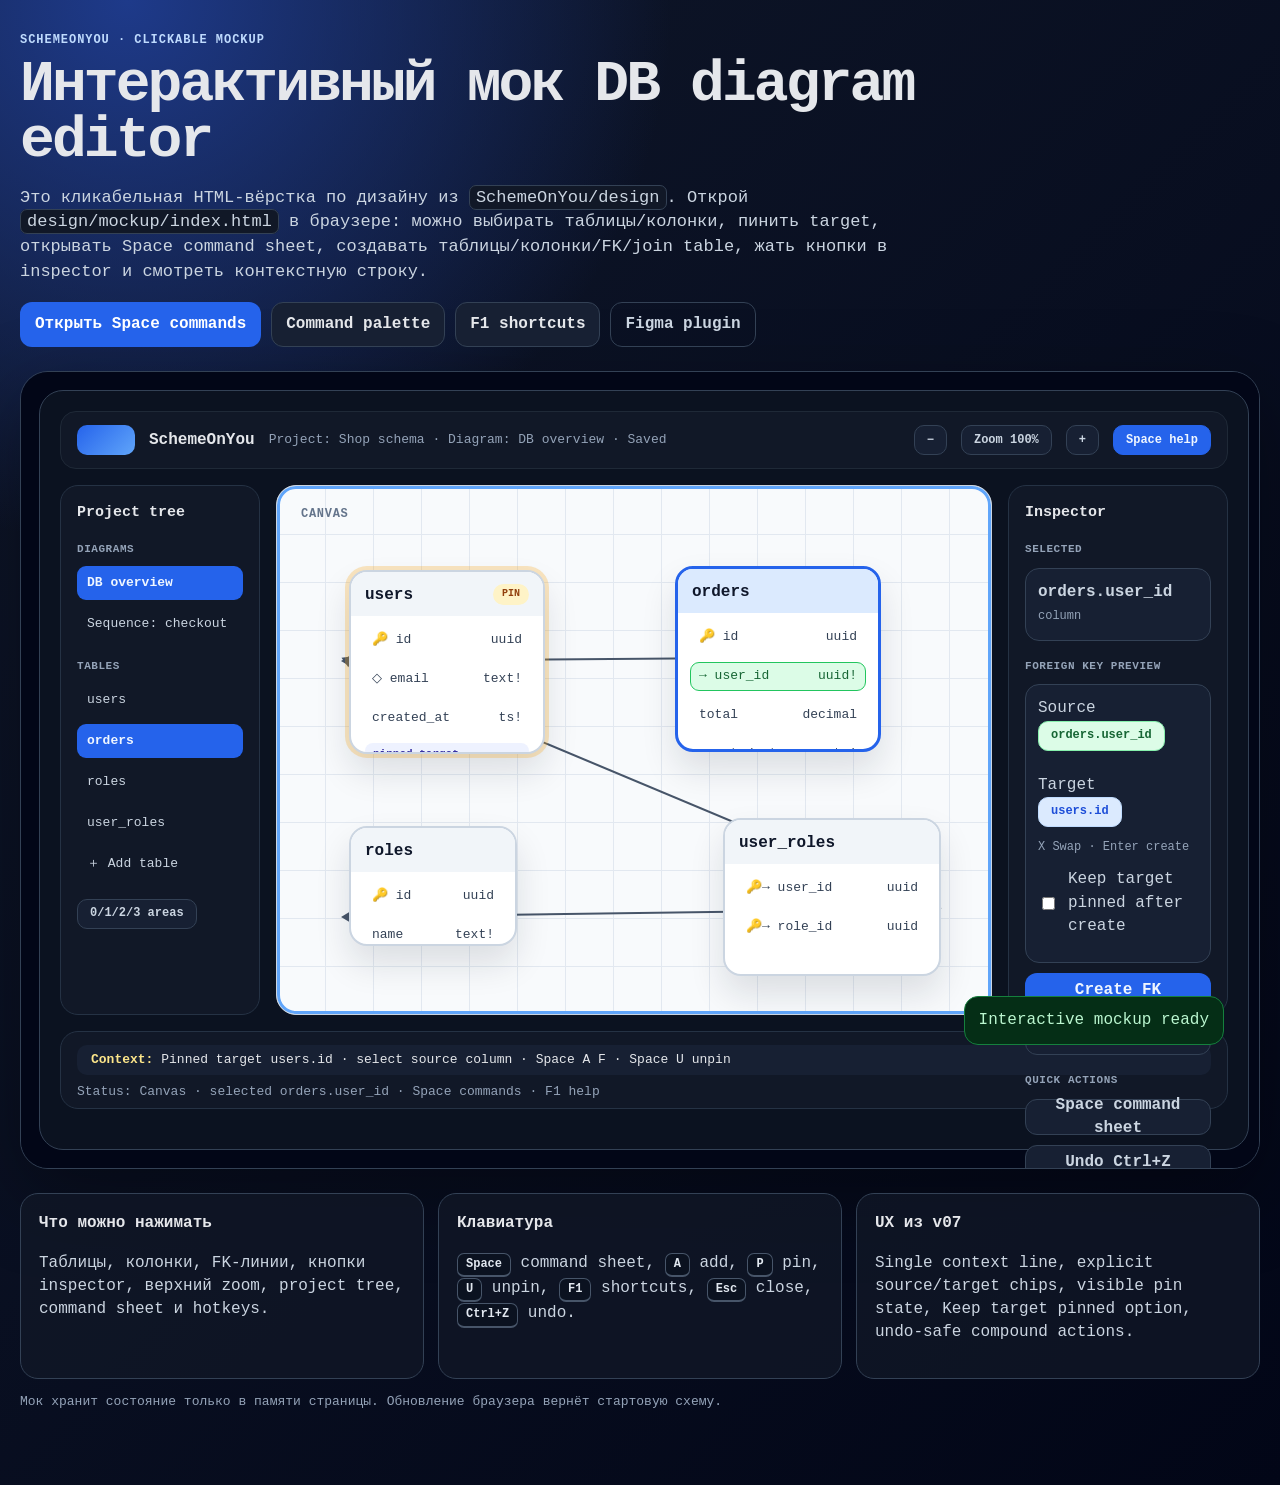
==== commit afa652e1: "Prototype. ER diagram" ====
--- a/docs/index.html
+++ b/docs/index.html
@@ -6,7 +6,7 @@
   <title>SchemeOnYou — interactive DB diagram mockup</title>
   <meta name="description" content="Clickable interactive mockup for SchemeOnYou DB diagram editor." />
   <style>
-    :root{--bg:#0f172a;--app:#0b1220;--panel:#111827;--panel2:#172033;--line:#334155;--canvas:#f8fafc;--text:#e5e7eb;--muted:#94a3b8;--slate:#cbd5e1;--blue:#2563eb;--blue2:#dbeafe;--green:#22c55e;--green2:#dcfce7;--amber:#f59e0b;--amber2:#fef3c7;--red:#ef4444;--white:#fff;--dark:#0f172a;--grid:#e2e8f0;--edge:#475569}*{box-sizing:border-box}body{margin:0;font-family:Inter,ui-sans-serif,system-ui,-apple-system,BlinkMacSystemFont,"Segoe UI",sans-serif;color:var(--text);background:radial-gradient(circle at 10% 0,#1e3a8a 0,transparent 34rem),linear-gradient(135deg,#0f172a,#020617);line-height:1.45}button{font:inherit}a{color:#93c5fd}.wrap{max-width:1320px;margin:0 auto;padding:32px 20px 60px}.eyebrow{color:#bfdbfe;font-weight:900;letter-spacing:.08em;text-transform:uppercase;font-size:12px}h1{max-width:980px;margin:8px 0 10px;font-size:clamp(32px,5vw,58px);line-height:.96;letter-spacing:-.05em}.lead{max-width:940px;color:#cbd5e1;font-size:17px}.actions{display:flex;flex-wrap:wrap;gap:10px;margin:18px 0 24px}.btn{display:inline-flex;align-items:center;gap:8px;padding:10px 14px;border-radius:12px;border:1px solid transparent;text-decoration:none;font-weight:850;background:var(--blue);color:white;cursor:pointer}.btn.secondary{background:var(--panel2);border-color:var(--line);color:var(--text)}.btn.ghost{background:transparent;border-color:var(--line);color:var(--slate)}.btn.danger{background:#7f1d1d;border-color:#991b1b}.btn:focus-visible,.clickable:focus-visible{outline:3px solid #93c5fd;outline-offset:2px}code{background:#111827;border:1px solid #334155;border-radius:7px;padding:2px 6px}.mockup{padding:18px;border:1px solid var(--line);border-radius:28px;background:#020617;box-shadow:0 26px 80px rgba(0,0,0,.35);overflow:auto}.app{position:relative;width:1210px;height:760px;border-radius:24px;background:var(--app);border:1px solid var(--line);padding:20px}.top{height:58px;border-radius:16px;background:var(--panel);border:1px solid #1f2937;display:flex;align-items:center;gap:14px;padding:0 16px}.logo{width:58px;height:30px;border-radius:10px;background:linear-gradient(135deg,var(--blue),#60a5fa)}.project-title{font-weight:900}.grow{flex:1;color:var(--muted);font-size:13px}.chip{display:inline-flex;align-items:center;justify-content:center;min-height:30px;padding:0 12px;border-radius:10px;background:var(--panel2);border:1px solid var(--line);font-size:12px;color:var(--slate);font-weight:750}.chip.primary{background:var(--blue);border-color:var(--blue);color:#eff6ff}.chip.green{background:var(--green2);border-color:#86efac;color:#166534}.chip.blue{background:var(--blue2);border-color:#bfdbfe;color:#1d4ed8}.body{display:grid;grid-template-columns:200px 1fr 220px;gap:16px;margin-top:16px}.side,.inspector,.footer{background:var(--panel);border:1px solid #253244;border-radius:18px}.side,.inspector{height:530px;padding:16px}.side h3,.inspector h3{margin:0 0 14px;font-size:15px}.label{font-size:11px;color:var(--muted);font-weight:900;letter-spacing:.05em;margin:18px 0 8px}.row{width:100%;height:34px;border:0;border-radius:9px;display:flex;align-items:center;gap:8px;padding:0 10px;margin-top:7px;background:transparent;color:var(--slate);font-size:13px;text-align:left;cursor:pointer}.row:hover{background:#1f2937}.row.active{background:var(--blue);color:#eff6ff;font-weight:850}.canvas{position:relative;height:530px;border-radius:20px;background:linear-gradient(var(--grid) 1px,transparent 1px),linear-gradient(90deg,var(--grid) 1px,transparent 1px),var(--canvas);background-size:48px 48px;border:1px solid var(--slate);overflow:hidden;transform-origin:top left}.canvas.focused{box-shadow:0 0 0 3px #60a5fa inset}.canvas-title{position:absolute;left:24px;top:20px;color:#64748b;font-size:12px;font-weight:900;letter-spacing:.06em}.table{position:absolute;background:white;border:2px solid var(--slate);border-radius:18px;box-shadow:0 18px 35px rgba(15,23,42,.12);overflow:hidden;color:#334155;cursor:pointer}.table.selected{border:3px solid var(--blue)}.table.pinned{box-shadow:0 0 0 4px rgba(245,158,11,.25),0 18px 35px rgba(15,23,42,.12)}.table header{height:44px;background:#f1f5f9;padding:12px 14px;font-weight:900;color:var(--dark)}.table.selected header{background:var(--blue2)}.pin{float:right;background:var(--amber2);color:#92400e;border-radius:11px;padding:3px 9px;font-size:10px}.col{display:flex;justify-content:space-between;gap:12px;margin:10px 12px 0;padding:4px 8px;border-radius:9px;font-size:13px;border:1px solid transparent}.col:hover{background:#f1f5f9}.col.sel{background:var(--green2);border-color:var(--green);color:#166534}.note2{margin:10px 14px 0;padding:4px 8px;border-radius:8px;background:#eef2ff;color:#3730a3;font-size:11px;font-weight:850}.edge{position:absolute;height:2px;background:var(--edge);transform-origin:left center;cursor:pointer}.edge:after{content:"";position:absolute;right:-8px;top:-5px;border-left:10px solid var(--edge);border-top:6px solid transparent;border-bottom:6px solid transparent}.edge.selected{height:4px;background:var(--blue)}.edge.selected:after{border-left-color:var(--blue);top:-4px}.sheet{position:absolute;left:180px;bottom:26px;width:360px;min-height:108px;border-radius:18px;background:#0f172a;border:2px solid var(--blue);padding:14px;color:var(--slate);box-shadow:0 18px 50px rgba(15,23,42,.35);display:none;z-index:5}.sheet.open{display:block}.sheet-title{font-weight:900;color:white;margin-bottom:8px}.sheet-grid{display:grid;grid-template-columns:repeat(2,minmax(0,1fr));gap:8px}.sheet button{border:1px solid var(--line);background:var(--panel2);color:var(--slate);border-radius:10px;padding:8px;text-align:left;cursor:pointer}.sheet button:hover{border-color:#93c5fd}.key{display:inline-flex;min-width:28px;height:24px;align-items:center;justify-content:center;margin-right:8px;border-radius:7px;background:var(--blue2);color:#0f172a;font-weight:900}.panel-card{background:var(--panel2);border:1px solid var(--line);border-radius:14px;padding:12px;margin:10px 0;color:var(--slate)}.action{width:100%;height:36px;border:0;border-radius:12px;background:var(--blue);display:flex;align-items:center;justify-content:center;font-weight:850;color:#eff6ff;margin-top:10px;cursor:pointer}.action.secondary{background:var(--panel2);border:1px solid var(--line);color:var(--slate)}.action:hover{filter:brightness(1.08)}.footer{height:78px;margin-top:16px;padding:13px 16px}.context{height:30px;border-radius:10px;background:var(--panel2);padding:6px 14px;color:var(--text);font-size:13px;white-space:nowrap;overflow:hidden;text-overflow:ellipsis}.context b{color:#fde68a}.status{margin-top:8px;color:var(--muted);font-size:13px}.toast{position:absolute;right:24px;bottom:104px;background:#052e16;border:1px solid #15803d;color:#bbf7d0;border-radius:14px;padding:12px 14px;display:none;z-index:8}.toast.show{display:block}.modal-backdrop{position:absolute;inset:0;background:rgba(2,6,23,.58);display:none;align-items:center;justify-content:center;z-index:10}.modal-backdrop.open{display:flex}.modal{width:440px;background:#0f172a;border:1px solid var(--line);border-radius:22px;padding:20px;box-shadow:0 30px 90px rgba(0,0,0,.45)}.modal h3{margin:0 0 8px}.modal p{color:var(--slate)}.field{display:grid;gap:6px;margin:12px 0}.field label{font-size:12px;font-weight:850;color:var(--muted)}.field input,.field select{height:38px;border-radius:10px;border:1px solid var(--line);background:#020617;color:var(--text);padding:0 10px}.check{display:flex;align-items:center;gap:10px;margin:12px 0;color:var(--slate)}.modal-actions{display:flex;justify-content:flex-end;gap:10px;margin-top:16px}.spec{display:grid;grid-template-columns:repeat(3,minmax(0,1fr));gap:14px;margin-top:24px}.card{background:rgba(17,24,39,.78);border:1px solid var(--line);border-radius:18px;padding:18px}.card p,.card li{color:#cbd5e1}.kbd{display:inline-flex;align-items:center;min-height:24px;padding:2px 8px;border:1px solid #475569;border-bottom-width:2px;border-radius:7px;background:#0b1220;color:#e2e8f0;font-size:12px;font-weight:850;white-space:nowrap}.minihelp{margin-top:14px;color:#94a3b8;font-size:13px}@media(max-width:900px){.spec{grid-template-columns:1fr}.wrap{padding-top:24px}}
+    :root{--bg:#0f172a;--app:#0b1220;--panel:#111827;--panel2:#172033;--line:#334155;--canvas:#f8fafc;--text:#e5e7eb;--muted:#94a3b8;--slate:#cbd5e1;--blue:#2563eb;--blue2:#dbeafe;--green:#22c55e;--green2:#dcfce7;--amber:#f59e0b;--amber2:#fef3c7;--red:#ef4444;--white:#fff;--dark:#0f172a;--grid:#e2e8f0;--edge:#475569}*{box-sizing:border-box}body{margin:0;font-family:"Monaspace Krypton","Monaspace",ui-monospace,"SFMono-Regular",Consolas,monospace;font-weight:200;color:var(--text);background:radial-gradient(circle at 10% 0,#1e3a8a 0,transparent 34rem),linear-gradient(135deg,#0f172a,#020617);line-height:1.45}button{font:inherit}a{color:#93c5fd}.wrap{max-width:1320px;margin:0 auto;padding:32px 20px 60px}.eyebrow{color:#bfdbfe;font-weight:900;letter-spacing:.08em;text-transform:uppercase;font-size:12px}h1{max-width:980px;margin:8px 0 10px;font-size:clamp(32px,5vw,58px);line-height:.96;letter-spacing:-.05em}.lead{max-width:940px;color:#cbd5e1;font-size:17px}.actions{display:flex;flex-wrap:wrap;gap:10px;margin:18px 0 24px}.btn{display:inline-flex;align-items:center;gap:8px;padding:10px 14px;border-radius:12px;border:1px solid transparent;text-decoration:none;font-weight:850;background:var(--blue);color:white;cursor:pointer}.btn.secondary{background:var(--panel2);border-color:var(--line);color:var(--text)}.btn.ghost{background:transparent;border-color:var(--line);color:var(--slate)}.btn.danger{background:#7f1d1d;border-color:#991b1b}.btn:focus-visible,.clickable:focus-visible{outline:3px solid #93c5fd;outline-offset:2px}code{background:#111827;border:1px solid #334155;border-radius:7px;padding:2px 6px}.mockup{padding:18px;border:1px solid var(--line);border-radius:28px;background:#020617;box-shadow:0 26px 80px rgba(0,0,0,.35);overflow:auto}.app{position:relative;width:1210px;height:760px;border-radius:24px;background:var(--app);border:1px solid var(--line);padding:20px}.top{height:58px;border-radius:16px;background:var(--panel);border:1px solid #1f2937;display:flex;align-items:center;gap:14px;padding:0 16px}.logo{width:58px;height:30px;border-radius:10px;background:linear-gradient(135deg,var(--blue),#60a5fa)}.project-title{font-weight:900}.grow{flex:1;color:var(--muted);font-size:13px}.chip{display:inline-flex;align-items:center;justify-content:center;min-height:30px;padding:0 12px;border-radius:10px;background:var(--panel2);border:1px solid var(--line);font-size:12px;color:var(--slate);font-weight:750}.chip.primary{background:var(--blue);border-color:var(--blue);color:#eff6ff}.chip.green{background:var(--green2);border-color:#86efac;color:#166534}.chip.blue{background:var(--blue2);border-color:#bfdbfe;color:#1d4ed8}.body{display:grid;grid-template-columns:200px 1fr 220px;gap:16px;margin-top:16px}.side,.inspector,.footer{background:var(--panel);border:1px solid #253244;border-radius:18px}.side,.inspector{height:530px;padding:16px}.side h3,.inspector h3{margin:0 0 14px;font-size:15px}.label{font-size:11px;color:var(--muted);font-weight:900;letter-spacing:.05em;margin:18px 0 8px}.row{width:100%;height:34px;border:0;border-radius:9px;display:flex;align-items:center;gap:8px;padding:0 10px;margin-top:7px;background:transparent;color:var(--slate);font-size:13px;text-align:left;cursor:pointer}.row:hover{background:#1f2937}.row.active{background:var(--blue);color:#eff6ff;font-weight:850}.canvas{position:relative;height:530px;border-radius:20px;background:linear-gradient(var(--grid) 1px,transparent 1px),linear-gradient(90deg,var(--grid) 1px,transparent 1px),var(--canvas);background-size:48px 48px;border:1px solid var(--slate);overflow:hidden;transform-origin:top left}.canvas.focused{box-shadow:0 0 0 3px #60a5fa inset}.canvas-title{position:absolute;left:24px;top:20px;color:#64748b;font-size:12px;font-weight:900;letter-spacing:.06em}.table{position:absolute;background:white;border:2px solid var(--slate);border-radius:18px;box-shadow:0 18px 35px rgba(15,23,42,.12);overflow:hidden;color:#334155;cursor:pointer}.table.selected{border:3px solid var(--blue)}.table.pinned{box-shadow:0 0 0 4px rgba(245,158,11,.25),0 18px 35px rgba(15,23,42,.12)}.table header{height:44px;background:#f1f5f9;padding:12px 14px;font-weight:900;color:var(--dark)}.table.selected header{background:var(--blue2)}.pin{float:right;background:var(--amber2);color:#92400e;border-radius:11px;padding:3px 9px;font-size:10px}.col{display:flex;justify-content:space-between;gap:12px;margin:10px 12px 0;padding:4px 8px;border-radius:9px;font-size:13px;border:1px solid transparent}.col:hover{background:#f1f5f9}.col.sel{background:var(--green2);border-color:var(--green);color:#166534}.note2{margin:10px 14px 0;padding:4px 8px;border-radius:8px;background:#eef2ff;color:#3730a3;font-size:11px;font-weight:850}.edge{position:absolute;height:2px;background:var(--edge);transform-origin:left center;cursor:pointer}.edge:after{content:"";position:absolute;right:-8px;top:-5px;border-left:10px solid var(--edge);border-top:6px solid transparent;border-bottom:6px solid transparent}.edge.selected{height:4px;background:var(--blue)}.edge.selected:after{border-left-color:var(--blue);top:-4px}.sheet{position:absolute;left:180px;bottom:26px;width:360px;min-height:108px;border-radius:18px;background:#0f172a;border:2px solid var(--blue);padding:14px;color:var(--slate);box-shadow:0 18px 50px rgba(15,23,42,.35);display:none;z-index:5}.sheet.open{display:block}.sheet-title{font-weight:900;color:white;margin-bottom:8px}.sheet-grid{display:grid;grid-template-columns:repeat(2,minmax(0,1fr));gap:8px}.sheet button{border:1px solid var(--line);background:var(--panel2);color:var(--slate);border-radius:10px;padding:8px;text-align:left;cursor:pointer}.sheet button:hover{border-color:#93c5fd}.key{display:inline-flex;min-width:28px;height:24px;align-items:center;justify-content:center;margin-right:8px;border-radius:7px;background:var(--blue2);color:#0f172a;font-weight:900}.panel-card{background:var(--panel2);border:1px solid var(--line);border-radius:14px;padding:12px;margin:10px 0;color:var(--slate)}.action{width:100%;height:36px;border:0;border-radius:12px;background:var(--blue);display:flex;align-items:center;justify-content:center;font-weight:850;color:#eff6ff;margin-top:10px;cursor:pointer}.action.secondary{background:var(--panel2);border:1px solid var(--line);color:var(--slate)}.action:hover{filter:brightness(1.08)}.footer{height:78px;margin-top:16px;padding:13px 16px}.context{height:30px;border-radius:10px;background:var(--panel2);padding:6px 14px;color:var(--text);font-size:13px;white-space:nowrap;overflow:hidden;text-overflow:ellipsis}.context b{color:#fde68a}.status{margin-top:8px;color:var(--muted);font-size:13px}.toast{position:absolute;right:24px;bottom:104px;background:#052e16;border:1px solid #15803d;color:#bbf7d0;border-radius:14px;padding:12px 14px;display:none;z-index:8}.toast.show{display:block}.modal-backdrop{position:absolute;inset:0;background:rgba(2,6,23,.58);display:none;align-items:center;justify-content:center;z-index:10}.modal-backdrop.open{display:flex}.modal{width:440px;background:#0f172a;border:1px solid var(--line);border-radius:22px;padding:20px;box-shadow:0 30px 90px rgba(0,0,0,.45)}.modal h3{margin:0 0 8px}.modal p{color:var(--slate)}.field{display:grid;gap:6px;margin:12px 0}.field label{font-size:12px;font-weight:850;color:var(--muted)}.field input,.field select{height:38px;border-radius:10px;border:1px solid var(--line);background:#020617;color:var(--text);padding:0 10px}.check{display:flex;align-items:center;gap:10px;margin:12px 0;color:var(--slate)}.modal-actions{display:flex;justify-content:flex-end;gap:10px;margin-top:16px}.spec{display:grid;grid-template-columns:repeat(3,minmax(0,1fr));gap:14px;margin-top:24px}.card{background:rgba(17,24,39,.78);border:1px solid var(--line);border-radius:18px;padding:18px}.card p,.card li{color:#cbd5e1}.kbd{display:inline-flex;align-items:center;min-height:24px;padding:2px 8px;border:1px solid #475569;border-bottom-width:2px;border-radius:7px;background:#0b1220;color:#e2e8f0;font-size:12px;font-weight:850;white-space:nowrap}.minihelp{margin-top:14px;color:#94a3b8;font-size:13px}@media(max-width:900px){.spec{grid-template-columns:1fr}.wrap{padding-top:24px}}
   </style>
 </head>
 <body>
@@ -33,7 +33,7 @@
         </div>
 
         <div class="body">
-          <aside class="side" id="tree"><h3>Project tree</h3><p class="label">DIAGRAMS</p><button class="row active" data-command="diagram">DB overview</button><button class="row" data-command="sequence">Sequence: checkout</button><p class="label">TABLES</p><div id="tableList"></div><button class="row" data-command="add-table">＋ Add table</button><button class="chip" style="margin-top:18px" data-command="focus-next">F6 next area</button></aside>
+          <aside class="side" id="tree"><h3>Project tree</h3><p class="label">DIAGRAMS</p><button class="row active" data-command="diagram">DB overview</button><button class="row" data-command="sequence">Sequence: checkout</button><p class="label">TABLES</p><div id="tableList"></div><button class="row" data-command="add-table">＋ Add table</button><button class="chip" style="margin-top:18px" data-command="focus-next">0/1/2/3 areas</button></aside>
 
           <section class="canvas focused" id="canvas" tabindex="0" aria-label="Canvas">
             <div class="canvas-title">CANVAS</div>
@@ -44,7 +44,7 @@
 
           <aside class="inspector" id="inspector"><h3>Inspector</h3><div id="inspectorBody"></div></aside>
         </div>
-        <footer class="footer"><div class="context" id="contextLine"><b>Context:</b> Ready</div><div class="status" id="statusLine">Status: Canvas · click objects · Space commands · F1 help · F6 next area</div></footer>
+        <footer class="footer"><div class="context" id="contextLine"><b>Context:</b> Ready</div><div class="status" id="statusLine">Status: Canvas · click objects · Space commands · F1 help · 0/1/2/3 areas</div></footer>
         <div class="toast" id="toast"></div>
         <div class="modal-backdrop" id="modalBackdrop"><div class="modal" role="dialog" aria-modal="true" id="modal"></div></div>
       </div>
@@ -93,7 +93,7 @@
     function shortcuts(){modal('Shortcuts','Keyboard-first interaction model from v07 design.',[['Close',closeModal]],`<p><span class="kbd">Space</span> command sheet · <span class="kbd">A T</span> add table · <span class="kbd">A C</span> add column · <span class="kbd">A F</span> add FK · <span class="kbd">A J</span> join table · <span class="kbd">P</span> pin · <span class="kbd">U</span> unpin · <span class="kbd">Ctrl+Z</span> undo</p>`)}
     function palette(){modal('Command palette','Mock command palette: choose a common action.',[['Add table',()=>{closeModal();addTable()}],['Create FK',()=>{closeModal();createFk()}],['Shortcuts',()=>{closeModal();shortcuts()}],['Cancel',closeModal]])}
     function bindCommands(root=document){root.querySelectorAll('[data-command]').forEach(el=>el.onclick=e=>{e.stopPropagation();run(el.dataset.command)})}
-    function run(cmd){if(cmd.startsWith('sheet:'))return openSheet(cmd.split(':')[1]);({sheet:()=>openSheet(),palette,shortcuts,pin,unpin,undo,'create-fk':createFk,'add-table':addTable,'add-column':addColumn,'add-join':addJoin,'delete-edge':deleteEdge,'close-sheet':closeSheet,'zoom-in':()=>{state.zoom=Math.min(130,state.zoom+10);render()},'zoom-out':()=>{state.zoom=Math.max(80,state.zoom-10);render()},zoom:()=>{state.zoom=100;render()},layout:()=>{pushUndo('Layout');state.tables.forEach((t,i)=>{t.x=70+(i%2)*350;t.y=80+Math.floor(i/2)*230});render();toast('Diagram laid out')},'layout-selected':()=>toast('Selected cluster layout previewed'),'go-target':()=>{const e=state.selected?.type==='edge'?state.selected:null;if(e){selectColumn(e.to[0],e.to[1])}else toast('Select FK edge first')},'go-source':()=>{const e=state.selected?.type==='edge'?state.selected:null;if(e)selectColumn(e.from[0],e.from[1]);else toast('Select FK edge first')},'select-edge':()=>{if(state.edges[0]){state.selected={type:'edge',...state.edges[0]};render()}},'swap-edge':()=>toast('Swap is local to FK preview in this mock'),'focus-next':()=>toast('Focus moved: project tree → canvas → inspector'),'diagram':()=>toast('DB overview active'),sequence:()=>toast('Sequence diagram placeholder')})[cmd]?.()}
+    function run(cmd){if(cmd.startsWith('sheet:'))return openSheet(cmd.split(':')[1]);({sheet:()=>openSheet(),palette,shortcuts,pin,unpin,undo,'create-fk':createFk,'add-table':addTable,'add-column':addColumn,'add-join':addJoin,'delete-edge':deleteEdge,'close-sheet':closeSheet,'zoom-in':()=>{state.zoom=Math.min(130,state.zoom+10);render()},'zoom-out':()=>{state.zoom=Math.max(80,state.zoom-10);render()},zoom:()=>{state.zoom=100;render()},layout:()=>{pushUndo('Layout');state.tables.forEach((t,i)=>{t.x=70+(i%2)*350;t.y=80+Math.floor(i/2)*230});render();toast('Diagram laid out')},'layout-selected':()=>toast('Selected cluster layout previewed'),'go-target':()=>{const e=state.selected?.type==='edge'?state.selected:null;if(e){selectColumn(e.to[0],e.to[1])}else toast('Select FK edge first')},'go-source':()=>{const e=state.selected?.type==='edge'?state.selected:null;if(e)selectColumn(e.from[0],e.from[1]);else toast('Select FK edge first')},'select-edge':()=>{if(state.edges[0]){state.selected={type:'edge',...state.edges[0]};render()}},'swap-edge':()=>toast('Swap is local to FK preview in this mock'),'focus-next':()=>toast('Focus shortcut: 0 top menu · 1 left menu · 2 canvas · 3 inspector'),'diagram':()=>toast('DB overview active'),sequence:()=>toast('Sequence diagram placeholder')})[cmd]?.()}
     document.addEventListener('keydown',e=>{if($('#modalBackdrop').classList.contains('open')&&e.key==='Escape'){closeModal();return}if(e.ctrlKey&&e.key.toLowerCase()==='z'){e.preventDefault();undo();return}if(e.key==='F1'){e.preventDefault();shortcuts();return}if(e.key==='Escape'){closeSheet();return}if(e.key===' '&&document.activeElement.tagName!=='INPUT'){e.preventDefault();openSheet();return}const k=e.key.toUpperCase();if($('#sheet').classList.contains('open')){if(!state.sheetPrefix&&['A','G','L'].includes(k)){openSheet(k);return}if(!state.sheetPrefix&&k==='P')return pin();if(!state.sheetPrefix&&k==='U')return unpin();if(state.sheetPrefix==='A'&&k==='T')return addTable();if(state.sheetPrefix==='A'&&k==='C')return addColumn();if(state.sheetPrefix==='A'&&k==='F')return createFk();if(state.sheetPrefix==='A'&&k==='J')return addJoin();if(k==='BACKSPACE')openSheet('');}else{if(k==='P')pin();if(k==='U')unpin();if(k==='X')toast('Swap available in visible FK preview');if(e.key==='Enter'&&state.selected?.type==='column')createFk();}});
     $('#canvas').onclick=()=>{$('#canvas').classList.add('focused')};$('#modalBackdrop').onclick=e=>{if(e.target.id==='modalBackdrop')closeModal()};bindCommands();render();toast('Interactive mockup ready');
   </script>
